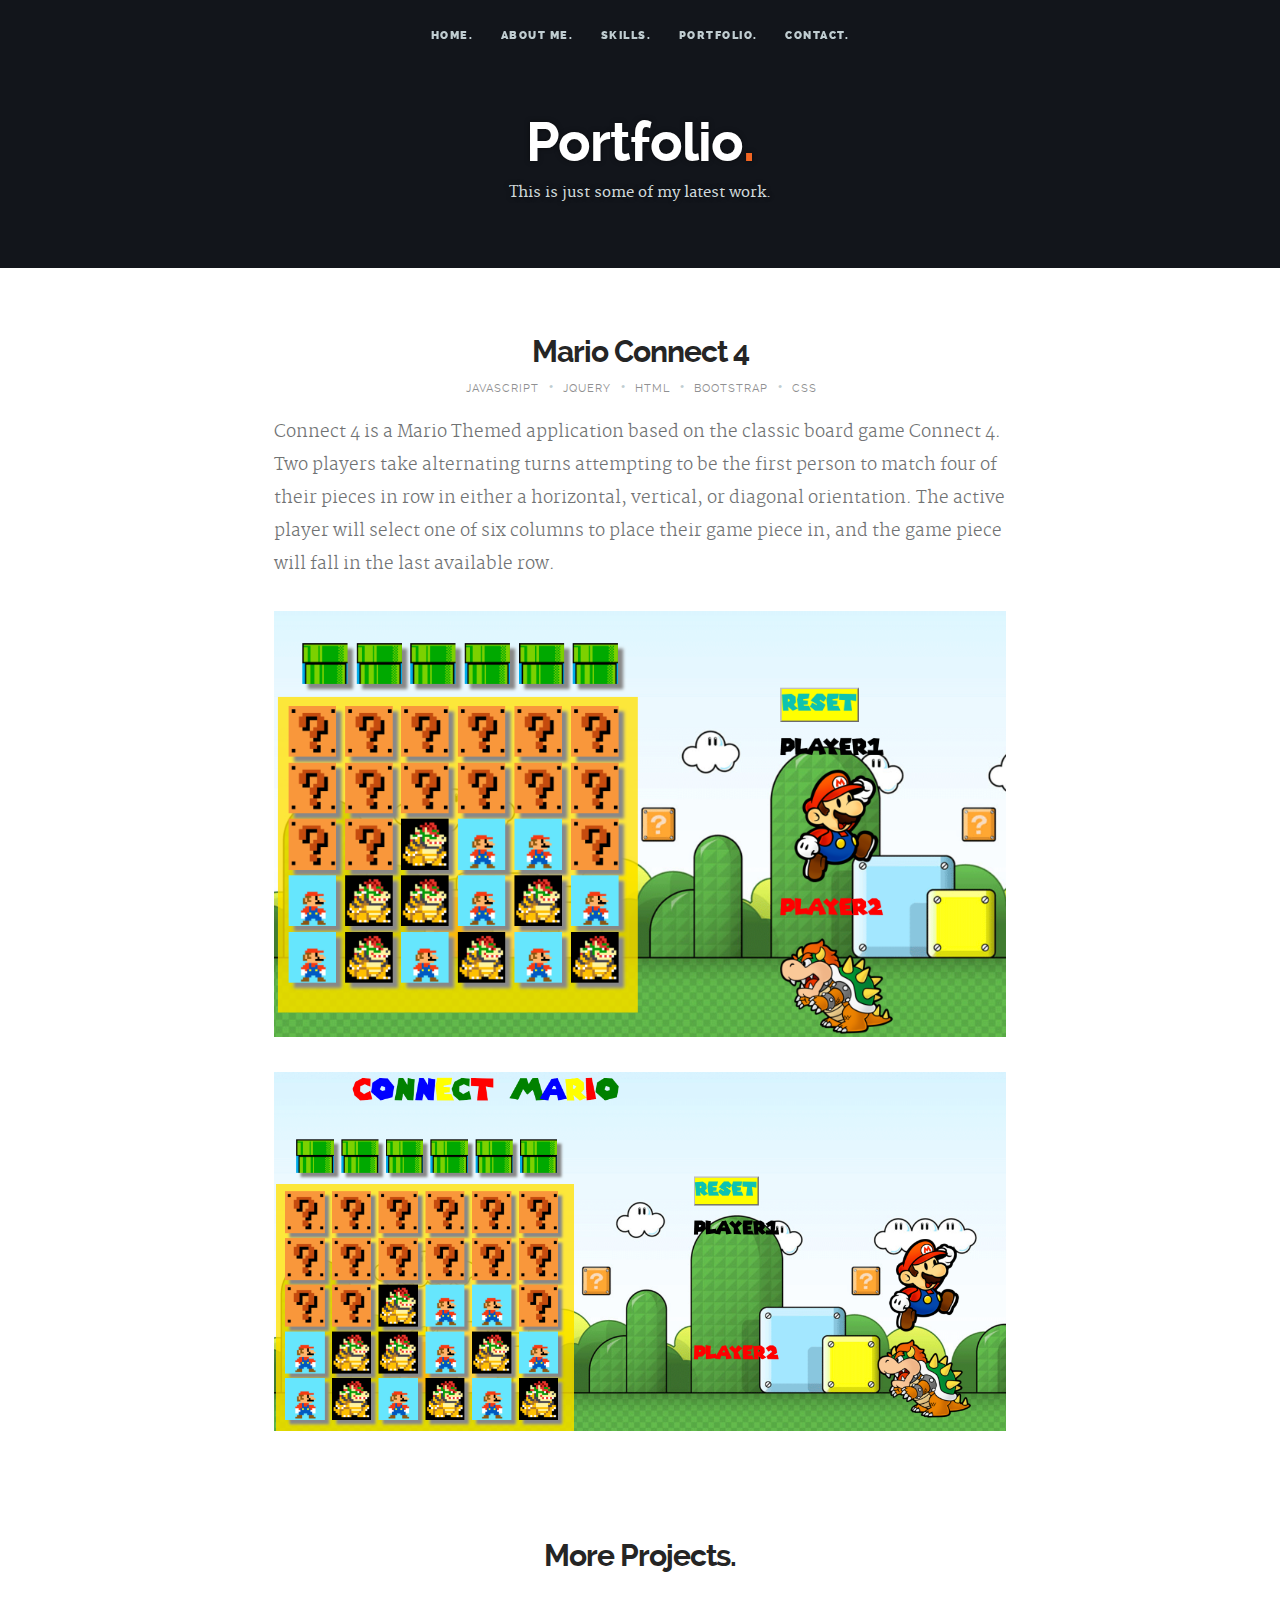
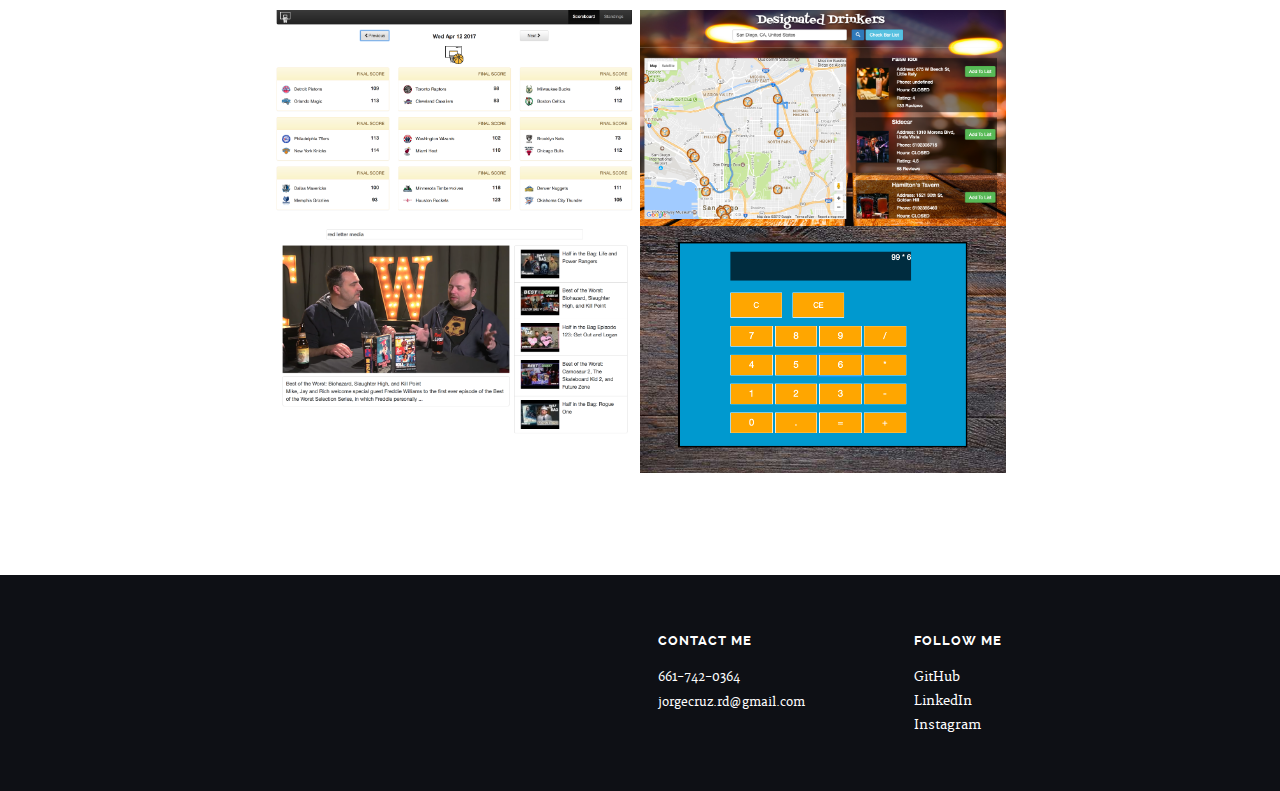
==== portfolio.html @ 882690fd "fixed all portfolio pages" ====
<!DOCTYPE html>
<!--[if lt IE 8 ]><html class="no-js ie ie7" lang="en"> <![endif]-->
<!--[if IE 8 ]><html class="no-js ie ie8" lang="en"> <![endif]-->
<!--[if IE 9 ]><html class="no-js ie ie9" lang="en"> <![endif]-->
<!--[if (gte IE 9)|!(IE)]><!--><html class="no-js" lang="en"> <!--<![endif]-->
<head>

   <!--- Basic Page Needs
   ================================================== -->
   <meta charset="utf-8">
	<title>Portfolio - Jorge Cruz</title>
	<meta name="description" content="">  
	<meta name="author" content="">

   <!-- Mobile Specific Metas
   ================================================== -->
	<meta name="viewport" content="width=device-width, initial-scale=1, maximum-scale=1">

	<!-- CSS
    ================================================== -->
   <link rel="stylesheet" href="css/base.css">
	<link rel="stylesheet" href="css/main.css">
   <link rel="stylesheet" href="css/media-queries.css">         

   <!-- Script
   =================================================== -->
	<script src="js/modernizr.js"></script>

   <!-- Favicons
	=================================================== -->
	<link rel="shortcut icon" href="favicon.png" >

</head>

<body>

   <div id="top"></div>
   <div id="preloader"> 
	   <div id="status">
         <img src="images/loader.gif" height="60" width="60" alt="">
         <div class="loader">Loading...</div>
      </div>
   </div>

   <!-- Header
   =================================================== -->
   <header id="main-header">

   	<div class="row header-inner">

	      <nav id="nav-wrap">         
	         
	         <a class="mobile-btn" href="#nav-wrap" title="Show navigation">
	         	<span class='menu-text'>Show Menu</span>
	         	<span class="menu-icon"></span>
	         </a>
         	<a class="mobile-btn" href="#" title="Hide navigation">
         		<span class='menu-text'>Hide Menu</span>
         		<span class="menu-icon"></span>
         	</a>         

	         <ul id="nav" class="nav">
	            <li><a href="index.html#hero">Home.</a></li>
	            <li><a href="index.html#about">About Me.</a></li>
	            <li><a href="index.html#services">Skills.</a></li>
	            <li><a href="index.html#portfolio">Portfolio.</a></li>
				<li><a class="smoothscroll" href="#contact">Contact.</a></li>	        
	         </ul> 

	      </nav> <!-- /nav-wrap -->	      

	   </div> <!-- /header-inner -->

   </header>


   <!-- Page Title
   ================================================== -->
   <section id="page-title">	
   	  
		<div class="row">

			<div class="twelve columns">

				<h1>Portfolio<span>.</span></h1>
				<p>This is just some of my latest work.</p>

			</div>			    

		</div> <!-- /row -->	   

   </section> <!-- /page-title -->


   <!-- Content
   ================================================== -->
   <section id="content">

   	<div class="row portfolio-content">

	   	<div class="entry tab-whole nine columns centered">

	         <header class="entry-header">

					<h1 class="entry-title">
							Mario Connect 4
					</h1> 				 
						
					<div class="entry-meta">
						<ul>
							<li>JavaScript</li>
							<span class="meta-sep">•</span>								
							<!--<li>
								<a rel="skills tag" title="" href="#">jQuery</a>, 
								<a rel="skills tag" title="" href="#">Some Stuff 2</a>
							</li>-->
							<li><a rel="client" title="">Jquery</a></li>
							<span class="meta-sep">•</span>
							<li><a rel="client" title="">HTML</a></li>
							<span class="meta-sep">•</span>
							<li><a rel="client" title="">BootStrap</a></li>
							<span class="meta-sep">•</span>
							<li><a rel="client" title="">CSS</a></li>
						</ul>
					</div> 
						 
				</header>

				<div class="entry-content">
					<p class="lead">Connect 4 is a Mario Themed application based on the classic board game Connect 4. Two players take alternating turns attempting to 
						be the first person to match four of their pieces in row in either a horizontal, vertical, 
						or diagonal orientation. The active player will select one of six columns to place their game piece in, and the game piece will fall in the last available row.
					</p>
				</div>

				<div class="entry-content-media">
					<div class="post-thumb">
						<img src="images/project_images/connect_4_image2.png">
						<img src="images/project_images/connect_4_image3.png">
					</div> 
				</div> 					 
													   
	         
	      </div> <!-- /entry -->	      

	   </div> <!-- /portfolio-content -->
	   

		<div class="row more-projects">

		   <h1>More Projects.</h1> 

			<div class="tab-whole nine columns centered">

	         <div id="portfolio-wrapper" class="bgrid-half tab-bgrid-halfgroup">

	          	<div class="bgrid item">
	               <div class="item-wrap">

	                  <a href="portfolio_nba.html">
                        <img src="images/project_images/nba_scores.png" alt="Beetle">                      
                        <div class="overlay">
                        	<div class="portfolio-item-meta">
          					      <h5>NBA Scores</h5>
                              <p>NBA scores and stats</p>
          					   </div>
                        </div>                        
                     </a>

	               </div>
	          	</div> <!-- /item -->

	            <div class="bgrid item">
	               <div class="item-wrap">

	                  <a href="portfolio_designated.html">
                        <img src="images/project_images/designated_image4.png" alt="Designated">
                        <div class="overlay">
                        	<div class="portfolio-item-meta">
          					      <h5>Designated Drinkers</h5>
                              <p>Web app to help users planout pub crawl</p>
          					   </div>
                        </div>                       
                     </a>

	               </div>
	          	</div> <!-- item end -->

	            <div class="bgrid stack item">
	               <div class="item-wrap">

	                 <a href="portfolio_yt.html">                        
                        <img src="images/project_images/yt_image_red.png" alt="Judah">                       
                        <div class="overlay">
                        	<div class="portfolio-item-meta">
          					      <h5>YouTube React</h5>
                              <p>Created YouTube app</p>
          					   </div>
                        </div>                        
                     </a>    

	               </div>
	         	</div>

	            <div class="bgrid item">
	               <div class="item-wrap">

	                  <a href="portfolio_calculator.html">
                        <!--<img src="images/portfolio/grizzly.jpg" alt="Grizzly">-->
						 <img src="images/project_images/calculator.png" alt="Calculator">
                        <div class="overlay"></div>                       
                        <div class="portfolio-item-meta">
          					      <h5>Calculator</h5>
                              <p>Build a working Calcualtor</p>
          					</div>                         
                     </a>   

	               </div>
	         	</div> <!-- item end -->               

	         </div> <!-- /portfolio-wrapper -->

	      </div> <!-- /nine -->

		</div> <!-- /more-projects --> 

   </section> <!-- /content -->  


   <!-- Footer
   ================================================== -->
   <footer>

      <div class="row">       

         <div class="columns tab-whole footer-about">
				      

         </div> <!-- /footer-about -->

         <div class="six columns tab-whole right-cols">

            <div class="row">

               <div class="columns">
                  <h3 class="address">Contact Me</h3>

                  <ul class="bemail">
                   
                  </ul>                  
               </div> <!-- /columns -->    

               <div class="columns last">
                  <h3 class="contact">Follow Me</h3>

                  <ul>
                     <li><a href="https://github.com/RobzDoom">GitHub</a></li>
                     <li><a href="https://www.linkedin.com/in/jorge-cruz-a66221116/">LinkedIn</a></li>
                     <li><a href="https://www.instagram.com/robzdoom/?hl=en">Instagram</a></li>
                  </ul>
                  
               </div>  

            </div> <!-- /Row(nested) 

         </div>

         <div id="go-top">
            <a class="smoothscroll" title="Back to Top" href="#top"><span>Top</span><i class="fa fa-long-arrow-up"></i></a>
         </div>

      </div> <!-- /row -->

   </footer> <!-- /footer -->


   <!-- Java Script
   ================================================== -->
   <script src="http://ajax.googleapis.com/ajax/libs/jquery/1.10.2/jquery.min.js"></script>
   <script>window.jQuery || document.write('<script src="js/jquery-1.10.2.min.js"><\/script>')</script>
   <script type="text/javascript" src="js/jquery-migrate-1.2.1.min.js"></script>   
   <script src="js/jquery.flexslider.js"></script>
   <script src="js/jquery.fittext.js"></script>
   <script src="js/backstretch.js"></script> 
   <script src="js/waypoints.js"></script>  
   <script src="js/main.js"></script>

</body>

</html>
---- css/base.css ----
/* =================================================================== */
/* 
/*  Puremedia v1.0 Base Stylesheet
/*  url:styleshout.com
/*  10-09-2014
/*
/*  ------------------------------------------------------------------ 
  
    TOC: 
    a. Reset
    b. Basic Setup Styles
    c. Typography  
    d. Media
    e. Grid
    f. MISC
  
/* =================================================================== */

/* 
/* a. Reset - normalize.css v3.0.1 | MIT License | git.io/normalize
/* =================================================================== */
html {
	font-family: sans-serif;
	-ms-text-size-adjust: 100%;
	-webkit-text-size-adjust: 100%;
}
body {
	margin: 0;
}
article, aside, details, figcaption, figure, footer, header, hgroup, main, nav, section, summary {
	display: block;
}
audio, canvas, progress, video {
	display: inline-block;
	vertical-align: baseline;
}
audio:not([controls]) {
	display: none;
	height: 0;
}
[hidden], template {
	display: none;
}
a {
	background: transparent;
}
a:active, a:hover {
	outline: 0;
}
abbr[title] {
	border-bottom: 1px dotted;
}
b, strong {
	font-weight: bold;
}
dfn {
	font-style: italic;
}
h1 {
	font-size: 2em;
	margin: 0.67em 0;
}
mark {
	background: #ff0;
	color: #000;
}
small {
	font-size: 80%;
}
sub, sup {
	font-size: 75%;
	line-height: 0;
	position: relative;
	vertical-align: baseline;
}
sup {
	top: -0.5em;
}
sub {
	bottom: -0.25em;
}
img {
	border: 0;
}
svg:not(:root) {
	overflow: hidden;
}
figure {
	margin: 1em 40px;
}
hr {
	-moz-box-sizing: content-box;
	box-sizing: content-box;
	height: 0;
}
pre {
	overflow: auto;
}
code, kbd, pre, samp {
	font-family: monospace, monospace;
	font-size: 1em;
}
button, input, optgroup, select, textarea {
	color: inherit;
	font: inherit;
	margin: 0;
}
button {
	overflow: visible;
}
button, select {
	text-transform: none;
}
button, html input[type="button"], input[type="reset"], input[type="submit"] {
	-webkit-appearance: button;
	cursor: pointer;
}
button[disabled], html input[disabled] {
	cursor: default;
}
button::-moz-focus-inner, input::-moz-focus-inner {
	border: 0;
	padding: 0;
}
input {
	line-height: normal;
}
input[type="checkbox"], input[type="radio"] {
	box-sizing: border-box;
	padding: 0;
}
input[type="number"]::-webkit-inner-spin-button, input[type="number"]::-webkit-outer-spin-button {
	height: auto;
}
input[type="search"] {
	-webkit-appearance: textfield;
	-moz-box-sizing: content-box;
	-webkit-box-sizing: content-box;
	box-sizing: content-box;
}
input[type="search"]::-webkit-search-cancel-button, input[type="search"]::-webkit-search-decoration {
	-webkit-appearance: none;
}
fieldset {
	border: 1px solid #c0c0c0;
	margin: 0 2px;
	padding: 0.35em 0.625em 0.75em;
}
legend {
	border: 0;
	padding: 0;
}
textarea {
	overflow: auto;
}
optgroup {
	font-weight: bold;
}
table {
	border-collapse: collapse;
	border-spacing: 0;
}
td, th {
	padding: 0;
}

/* 
/* b. Basic Setup Styles - Top Elements
/* =================================================================== */
*, *:before, *:after {
	-webkit-box-sizing: border-box;
	-moz-box-sizing: border-box;
	box-sizing: border-box;
}
html {
	-webkit-font-smoothing: antialiased;
	-moz-osx-font-smoothing: grayscale;
	font-size: 62.5%;
}
body {
	font-weight: normal;
	line-height: 1;
	text-rendering: optimizeLegibility;
}

/* 
/* c. Typography
====================================================================== */
div, dl, dt, dd, ul, ol, li, h1, h2, h3, h4, h5, h6, pre, form, p, blockquote, th, td {
	margin: 0;
	padding: 0;
}
h1, h2, h3, h4, h5, h6 {
	text-rendering: optimizeLegibility;
	line-height: 1.2;
}
hr {
	border: solid #ddd;
	border-width: 1px 0 0;
	clear: both;
	margin: 11px 0 24px;
	height: 0;
}
em, i {
	font-style: italic;
	line-height: inherit;
}
strong, b {
	font-weight: bold;
	line-height: inherit;
}
small {
	font-size: 60%;
	line-height: inherit;
}
ul {
	list-style: none;
}
ol {
	list-style: decimal;
}
ol, ul.square, ul.circle, ul.disc {
	margin-left: 17px;
}
ul.square {
	list-style: square;
}
ul.circle {
	list-style: circle;
}
ul.disc {
	list-style: disc;
}
ul li {
	padding-left: 4px;
}
ul ul, ul ol, ol ol, ol ul {
	margin: 3px 0 3px 17px;
}

/* links
---------------------------------------------------------------------- */
a {
	text-decoration: none;
	line-height: inherit;
}
a img {
	border: none;
}
a:focus {
	outline: none;
}
p a, p a:visited {
	line-height: inherit;
}

/* 
/* d. Media
/* =================================================================== */
img, video, embed, object {
	max-width: 100%;
	height: auto;
}
object, embed {
	height: 100%;
}
img {
	-ms-interpolation-mode: bicubic;
}

/* 
/* e. Grid
===================================================================== */
.row {
	width: 94%;
	max-width: 1024px;
	margin: 0 auto;
}
.ie8 .row {
	width: 1024px;
}
.narrow .row {
	max-width: 980px;
}
.row .row {
	width: auto;
	max-width: none;
	margin-left: -18px;
	margin-right: -18px;
}
.row:before, .row:after {
	content: "";
	display: table;
}
.row:after {
	clear: both;
}
.column, .columns, .bgrid {
	position: relative;
	padding: 0 18px;
	min-height: 1px;
	float: left;
}
.column.centered, .columns.centered {
	float: none;
	margin: 0 auto;
}
.row.collapsed > .column, .row.collapsed > .columns, .column.collapsed, .columns.collapsed {
	padding: 0;
}
[class*="column"] + [class*="column"]:last-child {
	float: right;
}
[class*="column"] + [class*="column"].end {
	float: right;
}
.one, .row .one {
	width: 8.33333%;
}
.two, .row .two {
	width: 16.66667%;
}
.three, .row .three {
	width: 25%;
}
.four, .row .four {
	width: 33.33333%;
}
.five, .row .five {
	width: 41.66667%;
}
.six, .row .six {
	width: 50%;
}
.seven, .row .seven {
	width: 58.33333%;
}
.eight, .row .eight {
	width: 66.66667%;
}
.nine, .row .nine {
	width: 75%;
}
.ten .row .ten {
	width: 83.33333%;
}
.eleven, .row .eleven {
	width: 91.66667%;
}
.twelve, .row .twelve {
	width: 100%;
}

/* tablets
--------------------------------------------------------------- */
@media screen and (max-width:768px) {
	.row {
		width: auto;
		padding-left: 30px;
		padding-right: 30px;
	}
	.row .row {
		padding-left: 0;
		padding-right: 0;
		margin-left: -15px;
		margin-right: -15px;
	}
	.column, .columns {
		padding: 0 15px;
	}
	.tab-fourth, .row .tab-fourth {
		width: 25%;
	}
	.tab-third, .row .tab-third {
		width: 33.33333%;
	}
	.tab-half, .row .tab-half {
		width: 50%;
	}
	.tab-2thirds, .row .tab-2thirds {
		width: 66.66667%;
	}
	.tab-3fourths, .row .tab-3fourths {
		width: 75%;
	}
	.tab-whole, .row .tab-whole {
		width: 100%;
	}
}

/* mobile
--------------------------------------------------------------- */
@media screen and (max-width:600px) {
	.row {
		padding-left: 25px;
		padding-right: 25px;
	}
	.row .row {
		margin-left: -10px;
		margin-right: -10px;
	}
	.column, .columns {
		padding: 0 10px;
	}
	.mob-fourth, .row .mob-fourth {
		width: 25%;
	}
	.mob-half, .row .mob-half {
		width: 50%;
	}
	.mob-3fourths, .row .mob-3fourths {
		width: 75%;
	}
	.mob-whole, .row .mob-whole {
		width: 100%;
	}
}

/* small mobile devices
--------------------------------------------------------------- */
@media screen and (max-width:400px) {
	.row {
		padding-left: 30px;
		padding-right: 30px;
	}
	.row .row {
		padding-left: 0;
		padding-right: 0;
		margin-left: 0;
		margin-right: 0;
	}
	.column, .columns {
		width: auto !important;
		float: none !important;
		margin-left: 0;
		margin-right: 0;
		clear: both;
		padding: 0;
	}
	[class*="column"] + [class*="column"]:last-child {
		float: none;
	}
}

/* larger screens
--------------------------------------------------------------- */
@media screen and (min-width:1200px) {
	.wide .wrap {
		max-width: 1180px;
	}
}


/* block grids
--------------------------------------------------------------- */
.bgrid-sixth .bgrid {
	width: 16.66667%;
}
.bgrid-fourth .bgrid {
	width: 25%;
}
.bgrid-third .bgrid {
	width: 33.33333%;
}
.bgrid-half .bgrid {
	width: 50%;
}
.bgrid {
	padding: 0;
}

/* Clearing for block grid columns. Allows columns with
different heights to align properly. */
.first {
	clear: both;
}

/* first column in large(default) screen - for IE8 */
.bgrid-sixth .bgrid:nth-child(6n+1), .bgrid-fourth .bgrid:nth-child(4n+1), .bgrid-third .bgrid:nth-child(3n+1), .bgrid-half .bgrid:nth-child(2n+1) {
	clear: both;
}

/* smaller screens */
@media screen and (max-width:900px) {
	/* block grids for small screens */
	.s-bgrid-sixth .bgrid {
		width: 16.66667%;
	}
	.s-bgrid-fourth .bgrid {
		width: 25%;
	}
	.s-bgrid-third .bgrid {
		width: 33.33333%;
	}
	.s-bgrid-half .bgrid {
		width: 50%;
	}
	.s-bgrid-whole .bgrid {
		width: 100%;
		clear: both;
	}
	.first, [class*="bgrid-"] .bgrid:nth-child(n) {
		clear: none;
	}
	.s-bgrid-sixth .bgrid:nth-child(6n+1), .s-bgrid-fourth .bgrid:nth-child(4n+1), .s-bgrid-third .bgrid:nth-child(3n+1), .s-bgrid-half .bgrid:nth-child(2n+1) {
		clear: both;
	}
}

/* tablets */
@media screen and (max-width:768px) {
	.tab-bgrid-sixth .bgrid {
		width: 16.66667%;
	}
	.tab-bgrid-fourth .bgrid {
		width: 25%;
	}
	.tab-bgrid-third .bgrid {
		width: 33.33333%;
	}
	.tab-bgrid-half .bgrid {
		width: 50%;
	}
	.tab-bgrid-whole .bgrid {
		width: 100%;
		clear: both;
	}
	.first, [class*="tab-bgrid-"] .bgrid:nth-child(n) {
		clear: none;
	}
	.tab-bgrid-sixth .bgrid:nth-child(6n+1), .tab-bgrid-fourth .bgrid:nth-child(4n+1), .tab-bgrid-third .bgrid:nth-child(3n+1), .tab-bgrid-half .bgrid:nth-child(2n+1) {
		clear: both;
	}
}

/* mobile devices */
@media screen and (max-width:600px) {
	.mob-bgrid-sixth .bgrid {
		width: 16.66667%;
	}
	.mob-bgrid-fourth .bgrid {
		width: 25%;
	}
	.mob-bgrid-third .bgrid {
		width: 33.33333%;
	}
	.mob-bgrid-half .bgrid {
		width: 50%;
	}
	.mob-bgrid-whole .bgrid {
		width: 100%;
		clear: both;
	}
	.first, [class*="mob-bgrid-"] .bgrid:nth-child(n) {
		clear: none;
	}
	.mob-bgrid-sixth .bgrid:nth-child(6n+1), .mob-bgrid-fourth .bgrid:nth-child(4n+1), .mob-bgrid-third .bgrid:nth-child(3n+1), .mob-bgrid-half .bgrid:nth-child(2n+1) {
		clear: both;
	}
}

/* stack on small mobile devices */
@media screen and (max-width:400px) {
	.stack .bgrid {
		width: auto !important;
		float: none !important;
		margin-left: 0;
		margin-right: 0;
		clear: both;
	}
}

/* 
/* f. MISC
===================================================================== */

/* Clearing - (http://nicolasgallagher.com/micro-clearfix-hack/
--------------------------------------------------------------------- */
.group:before, .group:after {
	content: "";
	display: table;
}
.group:after {
	clear: both;
}

/* Misc Helper Styles
--------------------------------------------------------------------- */
.hidden {
	display: none;
}
.remove-bottom {
	margin-bottom: 0;
}
.half-bottom {
	margin-bottom: 15px !important;
}
.add-bottom {
	margin-bottom: 30px !important;
}
.no-border {
	border: none;
}
.text-center {
	text-align: center;
}
.text-left {
	text-align: left;
}
.text-right {
	text-align: right;
}
.pull-left {
	float: left;
}
.pull-right {
	float: right;
}
.align-center {
	margin-left: auto;
	margin-right: auto;
	text-align: center;
}
---- css/main.css ----
/* =================================================================== */
/* 
/*  Puremedia v1.0 Main Stylesheet
/*  url:styleshout.com
/*  10-10-2014
/*
/*  ------------------------------------------------------------------ 

    TOC: 
    a. Webfonts and Iconfonts
    b. Document Setup
    c. Forms  
    d. Preloader
    e. Buttons
    f. Other Components
    g. Header Styles
    h. Content Styles
    i. Footer Styles
    j. Common and shared styles
    k. Hero Section
    l. Portfolio Section
    m. Services Section
    n. About Section
    o. Journal Section
    p. Contact Section
    q. Blog Entry
    r. Portfolio Entry

/* =================================================================== */

/* 
/* a. Webfonts and Iconfonts
/* =================================================================== */
@import url("fonts.css");
@import url("font-awesome/css/font-awesome.min.css");
@import url("simple-line-icons/simple-line-icons.css");

/* 
/* b. Document Setup
/* =================================================================== */

/* Body
---------------------------------------------------------------------- */
body {
	background: #0e1015;
	font: 15px/30px "merriweather-regular", serif;
	font-weight: normal;
	/*color: white;*/
}

/* Links
---------------------------------------------------------------------- */
a, a:visited {
	color: #f26522;
	-moz-transition: all 0.3s ease-in-out;
	-o-transition: all 0.3s ease-in-out;
	-webkit-transition: all 0.3s ease-in-out;
	-ms-transition: all 0.3s ease-in-out;
	transition: all 0.3s ease-in-out;
}
a:hover, a:focus {
	color: black;
}

/* Typography
--------------------------------------------------------------------- */
h1, h2, h3, h4, h5, h6 {
	font-family: "raleway-bold", sans-serif;
	color: #252525;
	font-style: normal;
	text-rendering: optimizeLegibility;
	margin: 18px 0 15px;
}
h1 a, h2 a, h3 a, h4 a, h5 a, h6 a {
	font-weight: inherit;
}
h1 {
	font-size: 30px;
	line-height: 36px;
	margin-top: 0;
	letter-spacing: -1px;
}
h2 {
	font-size: 24px;
	line-height: 30px;
}
h3 {
	font-size: 20px;
	line-height: 30px;
}
h4 {
	font-size: 17px;
	line-height: 30px;
}
h5 {
	font-size: 14px;
	line-height: 30px;
	margin-top: 15px;
	text-transform: uppercase;
	letter-spacing: 1px;
}
h6 {
	font-size: 13px;
	line-height: 30px;
	margin-top: 15px;
	text-transform: uppercase;
	letter-spacing: 1px;
}
p {
	margin: 15px 0 15px 0;
}
p img {
	margin: 0;
}
p.lead {
	font: 17px/33px "merriweather-light", serif;
	color: #707273;
}
em {
	font: 15px/30px "merriweather-italic", serif;
	font-style: normal;
}
strong, b {
	font: 15px/30px "merriweather-bold", serif;
	font-weight: normal;
}
small {
	font-size: 11px;
	line-height: inherit;
}
blockquote {
	margin: 18px 0px;
	padding-left: 40px;
	position: relative;
}
blockquote:before {
	content: "\201C";
	opacity: 0.45;
	font-size: 80px;
	line-height: 0px;
	margin: 0;
	font-family: arial, sans-serif;
	position: absolute;
	top: 30px;
	left: 0;
}
blockquote p {
	font-family: georgia, serif;
	font-style: italic;
	padding: 0;
	font-size: 18px;
	line-height: 30px;
}
blockquote cite {
	display: block;
	font-size: 12px;
	font-style: normal;
	line-height: 18px;
}
blockquote cite:before {
	content: "\2014 \0020";
}
blockquote cite a, blockquote cite a:visited {
	color: #707273;
	border: none;
}
abbr {
	font-family: "merriweather-bold", serif;
	font-variant: small-caps;
	text-transform: lowercase;
	letter-spacing: .5px;
	color: #7d7e80;
}
pre, code {
	font-family: Consolas, "Andale Mono", Courier, "Courier New", monospace;
}
pre {
	white-space: pre;
	white-space: pre-wrap;
	word-wrap: break-word;
}
code {
	padding: 3px;
	background: #ecf0f1;
	color: #707273;
	border-radius: 3px;
}
del {
	text-decoration: line-through;
}
abbr[title], dfn[title] {
	border-bottom: 1px dotted;
	cursor: help;
}
mark {
	background: #FFF49B;
	color: #000;
}
hr {
	border: solid white;
	border-width: 1px 0 0;
	clear: both;
	margin: 23px 0 12px;
	height: 0;
}

/* Lists
--------------------------------------------------------------------- */
ul, ol {
	margin-top: 15px;
	margin-bottom: 15px;
}
ul {
	list-style: disc;
	margin-left: 17px;
}
dl {
	margin: 0 0 15px 0;
}
dt {
	margin: 0;
	color: #f26522;
}
dd {
	margin: 0 0 0 20px;
}

/* Floated Image
--------------------------------------------------------------------- */
img.pull-right {
	margin: 12px 0px 0px 18px;
}
img.pull-left {
	margin: 12px 18px 0px 0px;
}

/* 
/* c. Forms
/* =================================================================== */
form {
	margin-bottom: 24px;
}
fieldset {
	margin: 0 0 24px 0;
	padding: 0;
	border: none;
}
input, button {
	-webkit-font-smoothing: antialiased;
}
input[type="text"], 
input[type="password"], 
input[type="email"], 
textarea, 
select {
	display: block;
	padding: 12px 15px;
	margin: 0 0 12px 0;
	border: 0;
	outline: none;
	vertical-align: middle;
	color: #a3a4a6;
	font-family: "raleway-regular", sans-serif;
	font-size: 14px;
	line-height: 24px;
	border-radius: 3px;
	max-width: 100%;
	background: transparent;
	border: 3px solid #a9aaab;
}
textarea {
	min-height: 162px;
}
input[type="text"]:focus, 
input[type="password"]:focus, 
input[type="email"]:focus, 
textarea:focus {
	background: white;
}
label, legend {
	font: 15px/30px "raleway-bold", sans-serif;
	margin: 12px 0;
	color: #252525;
	display: block;
}
label span, legend span {
	color: #575859;
	font: 15px/30px "merriweather-bold", serif;
}
input[type="checkbox"], input[type="radio"] {
	font-size: 15px;
	color: #575859;
}
input[type="checkbox"] {
	display: inline;
}

/* 
/* d. Preloader
/* =================================================================== */
#preloader {
	position: fixed;
	top: 0;
	left: 0;
	right: 0;
	bottom: 0;
	background: #12151b;
	z-index: 99999;
	height: 100%;
}
.no-js #preloader {
	display: none;
}

#status {
	position: absolute;
	left: 50%;
	top: 50%;
	width: 60px;
	height: 60px;
	margin: -30px 0 0 -30px;
	padding: 0;
}
#status img {
	display: none;
}

.loader {
	margin: 0 auto;
	font-size: 10px;
	position: relative;
	text-indent: -9999em;
	border-top: 1.1em solid rgba(255, 255, 255, 0.2);
	border-right: 1.1em solid rgba(255, 255, 255, 0.2);
	border-bottom: 1.1em solid rgba(255, 255, 255, 0.2);
	border-left: 1.1em solid #f26522;
	-webkit-animation: load 1.1s infinite linear;
	animation: load 1.1s infinite linear;
}
.loader, .loader:after {
	border-radius: 50%;
	width: 60px;
	height: 60px;
}
@-webkit-keyframes load {
	0% {
		-webkit-transform: rotate(0deg);
		transform: rotate(0deg);
	}
	100% {
		-webkit-transform: rotate(360deg);
		transform: rotate(360deg);
	}
}
@keyframes load {
	0% {
		-webkit-transform: rotate(0deg);
		transform: rotate(0deg);
	}
	100% {
		-webkit-transform: rotate(360deg);
		transform: rotate(360deg);
	}
}

/* for ie8 */
.ie8 #status img {
	display: block;
}
.ie8 .loader {
	display: none;
}


/* 
/* e. Buttons
/* =================================================================== */
.button, 
.button:visited, 
button, 
input[type="submit"], 
input[type="reset"], 
input[type="button"] {
	display: inline-block;
	font: 15px/30px "raleway-bold", sans-serif;
	padding: 9px 16px;
	margin: 0 3px 6px 0;
	background: #818fab;
	color: white;
	text-decoration: none;
	cursor: pointer;
	height: auto;
	text-align: center;
	border: none;
	border-radius: 3px;
	-webkit-appearance: none;
	-webkit-font-smoothing: inherit;	
	-moz-transition: all 0.3s ease-in-out;
	-o-transition: all 0.3s ease-in-out;
	-webkit-transition: all 0.3s ease-in-out;
	-ms-transition: all 0.3s ease-in-out;
	transition: all 0.3s ease-in-out;
}
.button:hover, 
button:hover, 
input[type="submit"]:hover, 
input[type="reset"]:hover, 
input[type="button"]:hover {
	background: #647495;
	color: white;
}
.button.primary, button.primary {
	background: #f26522;
}
.button.primary:hover, button.primary:hover {
	background: #e3520d;
}
button.medium, .button.medium {
	font: 15px/30px "raleway-bold", sans-serif;
	padding: 12px 18px !important;
}
button.large, .button.large {
	font: 15px/30px "raleway-bold", sans-serif;
	padding: 15px 20px !important;
}
button.round, .button.round {
	padding-left: 20px !important;
	padding-right: 20px !important;
	border-radius: 1000px;
	background-clip: padding-box;
}
button.stroke, .button.stroke {
	background: transparent !important;
	border: 3px solid transparent;
}
button.full-width, .button.full-width {
	width: 100%;
	margin-right: 0;
}

.button.pink {
	background: #ffadcb;
}
.button.pink:hover {
	background: #ff94bb;
}
.button.blue {
	background: #72bbf0;
}
.button.blue:hover {
	background: #5bb0ee;
}
.button.black {
	background: #2e3236;
}
.button.black:hover {
	background: #222528;
}
.button.yellow {
	background: #ffd900;
}
.button.yellow:hover {
	background: #f0cc00;
}
.button.red {
	background: #ff6163;
}
.button.red:hover {
	background: #ff474a;
}
.button.green {
	background: #9bc724;
}
.button.green:hover {
	background: #8ab120;
}
.button.grey {
	background: #8d8e91;
}
.button.grey:hover {
	background: #808184;
}
.button.purple {
	background: #b482c9;
}
.button.purple:hover {
	background: #a970c1;
}
.button.orange {
	background: #f5731c;
}
.button.orange:hover {
	background-color: #ed650a;
}
.button.stroke.pink {
	border-color: #ffadcb;
	color: #ffadcb;
}
.button.stroke.pink:hover {
	background: #ffadcb !important;
	color: #fff;
}
.button.stroke.blue {
	border-color: #72bbf0;
	color: #72bbf0;
}
.button.stroke.blue:hover {
	background: #72bbf0 !important;
	color: #fff;
}
.button.stroke.black {
	border-color: #2e3236;
	color: #2e3236;
}
.button.stroke.black:hover {
	background: #2e3236 !important;
	color: #fff;
}
.button.stroke.yellow {
	border-color: #ffd900;
	color: #ffd900;
}
.button.stroke.yellow:hover {
	background: #ffd900 !important;
	color: #fff;
}
.button.stroke.red {
	border-color: #ff6163;
	color: #ff6163;
}
.button.stroke.red:hover {
	background: #ff6163 !important;
	color: #fff;
}
.button.stroke.green {
	border-color: #9bc724;
	color: #9bc724;
}
.button.stroke.green:hover {
	background: #9bc724 !important;
	color: #fff;
}
.button.stroke.grey {
	border-color: #8d8e91;
	color: #8d8e91;
}
.button.stroke.grey:hover {
	background: #8d8e91 !important;
	color: #fff;
}
.button.stroke.purple {
	border-color: #b482c9;
	color: #b482c9;
}
.button.stroke.purple:hover {
	background: #b482c9 !important;
	color: #fff;
}
.button.stroke.orange {
	border-color: #f5731c;
	color: #f5731c;
}
.button.stroke.orange:hover {
	background: #f5731c !important;
	color: #fff;
}
button::-moz-focus-inner, input::-moz-focus-inner {
	border: 0;
	padding: 0;
}


/* 
/* f. Other Components
/* ================================================================== */

/* Alert Boxes
/* ------------------------------------------------------------------ */
.alert-box {
	padding: 21px 40px 21px 30px;
	position: relative;
	margin-bottom: 24px;
	border-radius: 3px;
	background-clip: padding-box;
	font-family: "raleway-semibold", sans-serif;
}
.error {
	background-color: #ffd1d2;
	color: #e65153;
}
.success {
	background-color: #c8e675;
	color: #758c36;
}
.info {
	background-color: #d7ecfb;
	color: #4a95cc;
}
.notice {
	background-color: #fff099;
	color: #c16527;
}
.close {
	position: absolute;
	right: 18px;
	top: 18px;
	cursor: pointer;
}

/* Drop Cap
/* ------------------------------------------------------------------ */
.drop-cap:first-letter {
	float: left;
	margin: 0;
	padding: 14px 6px 0 0;
	font-size: 84px;
	font-family: "raleway-bold", sans-serif;
	line-height: 60px;
	text-indent: 0;
	background: transparent;
	color: inherit;
}

/* Line Definition Style Markup
/* ------------------------------------------------------------------ */
.lining dt, .lining dd {
	display: inline;
	margin: 0;
}
.lining dt + dt:before, .lining dd + dt:before {
	content: "\A";
	white-space: pre;
}
.lining dd + dd:before {
	content: ", ";
}
.lining dd + dd:before {
	content: ", ";
}
.lining dd:before {
	content: ":";
	margin-left: -0.2em;
}

/* Dictionary Definition Style Markup
/* ------------------------------------------------------------------ */
.dictionary-style dt {
	display: inline;
	counter-reset: definitions;
}
.dictionary-style dt + dt:before {
	content: ", ";
	margin-left: -0.2em;
}
.dictionary-style dd {
	display: block;
	counter-increment: definitions;
}
.dictionary-style dd:before {
	content: counter(definitions, decimal) ". ";
}

/* 
/*  Pull Quotes Markup
/*

<aside class="pull-quote">
<blockquote>
<p></p>
</blockquote>
</aside>

/*
/* --------------------------------------------------------------------- */
.pull-quote {
	position: relative;
	padding: 18px 30px 18px 0px;
}
.pull-quote:before, .pull-quote:after {
	height: 1em;
	opacity: 0.45;
	position: absolute;
	font-size: 80px;
	font-family: Arial, Sans-Serif;
}
.pull-quote:before {
	content: "\201C";
	top: 33px;
	left: 0;
}
.pull-quote:after {
	content: '\201D';
	bottom: -33px;
	right: 0;
}
.pull-quote blockquote {
	margin: 0;
}
.pull-quote blockquote:before {
	content: none;
}

/* 
/*  Stats Tab Markup

<ul class="stats-tabs">
<li><a href="#">[value]<em>[name]</em></a></li>
</ul>


/*
/* --------------------------------------------------------------------- */
.stats-tabs {
	padding: 0;
	margin: 24px 0;
}
.stats-tabs li {
	display: inline-block;
	margin: 0 10px 18px 0;
	padding: 0 10px 0 0;
	border-right: 1px solid #ccc;
}
.stats-tabs li:last-child {
	margin: 0;
	padding: 0;
	border: none;
}
.stats-tabs li a {
	display: inline-block;
	font-size: 24px;
	font-family: "raleway-bold", sans-serif;
	border: none;
	color: #252525;
}
.stats-tabs li a:hover {
	color: #f26522;
}
.stats-tabs li a em {
	display: block;
	margin: 6px 0 0 0;
	font-size: 14px;
	font-family: "raleway-regular", sans-serif;
	color: #7d7e80;
}

/* Pagination
/* ------------------------------------------------------------------ */
.pagination {
	margin: 30px auto;
	text-align: center;
}
.pagination ul li {
	display: inline-block;
	margin: 0;
	padding: 0;
}
.pagination .page-numbers {
	font: 15px/24px "raleway-bold", sans-serif;
	display: inline-block;
	padding: 6px 12px;
	height: 36px;
	margin-right: 3px;
	margin-bottom: 6px;
	color: #707273;
	background-color: #dde4e6;
	-moz-transition: all 0.3s ease-in-out;
	-o-transition: all 0.3s ease-in-out;
	-webkit-transition: all 0.3s ease-in-out;
	-ms-transition: all 0.3s ease-in-out;
	transition: all 0.3s ease-in-out;
	border-radius: 3px;
	background-clip: padding-box;
}
.pagination .page-numbers:hover {
	background: #94aab0;
	color: white;
}
.pagination .current, .pagination .current:hover {
	background-color: #f26522;
	color: white;
}
.pagination .inactive, .pagination .inactive:hover {
	background-color: #ecf0f1;
	color: #a3a4a6;
}

/* 
/* g. Header Styles
/* =================================================================== */
header {
	height: 72px;
	width: 100%;
	position: fixed;
	left: 0;
	top: 0;
	z-index: 990;
	text-align: center;
	background: #12151B;
	background: rgba(18, 21, 27, 0.5);
	-moz-transition: background 0.5s ease-in-out;
	-o-transition: background 0.5s ease-in-out;
	-webkit-transition: background 0.5s ease-in-out;
	-ms-transition: background 0.5s ease-in-out;
	transition: background 0.5s ease-in-out;
}
header .logo {
	display: inline-block;
	vertical-align: middle;
	margin: 0;
	padding: 0;
	margin-right: 15px;

	/* add position relative since z-index only applies to
	elements that have been given an explicit position */
	position: relative;
	z-index: 992;
}
header .logo a {
	display: block;
	margin: 0 20px 0 0;
	padding: 0;
	border: none;
	outline: none;
	font: 0/0 a;
	text-shadow: none;
	color: transparent;
	width: 126px;
	height: 12px;
	background-repeat: no-repeat;
	background-position: 0 0;
	
}
@media (-webkit-min-device-pixel-ratio:2), (min-resolution:192dpi) {
	header .logo a {
		-webkit-background-size: 126px 12px;
		-moz-background-size: 126px 12px;
		background-size: 126px 12px;
	}
}
.opaque {
	background: #12151b;
}

/* primary navigation
--------------------------------------------------------------------- */
#nav-wrap, #nav-wrap ul, #nav-wrap li, #nav-wrap a {
	margin: 0;
	padding: 0;
	border: none;
	outline: none;
}

/* nav-wrap */
#nav-wrap {
	font: 11px "raleway-heavy", sans-serif;
	text-transform: uppercase;
	letter-spacing: 1.5px;
	display: inline-block;
}

/* hide toggle button */
#nav-wrap > a {
	display: none;
}
ul#nav {
	min-height: 72px;
	width: auto; 

	/* left align the menu */
	text-align: left;
}
ul#nav li {
	position: relative;
	list-style: none;
	height: 72px;
	display: inline-block;
}
ul#nav li a {
	display: inline-block;
	padding: 17px 12px;
	line-height: 38px;
	text-decoration: none;
	color: #c0cdd1;
	-moz-transition: all 0.2s ease-in-out;
	-o-transition: all 0.2s ease-in-out;
	-webkit-transition: all 0.2s ease-in-out;
	-ms-transition: all 0.2s ease-in-out;
	transition: all 0.2s ease-in-out;
}
ul#nav li a:hover {
	color: white;
}
ul#nav li a:active {
	background-color: transparent !important;
}
ul#nav li.current a {
	/*color: white;*/
}


/* 
/* h. Content Styles
/* =================================================================== */

#content {
	background: white;
	padding-top: 66px;
	padding-bottom: 102px;
}
#content #main {
	padding-top: 6px;
}
#content #sidebar {
	padding-top: 12px;
	padding-left: 30px;
}


/* sibebar styles
-------------------------------------------------------------------- */
#sidebar h5 {
	font: 14px/24px "raleway-heavy", sans-serif;
	text-transform: uppercase;
	letter-spacing: 1px;
	margin-top: 0;
}
#sidebar .widget {
	margin-bottom: 15px;
}

/* search */
#sidebar .widget_search {
	padding-top: 0;
	margin-bottom: 24px;
}
#sidebar .widget_search h5 {
	display: none;
}
#sidebar .widget_search form {
	position: relative;
	margin: 0;
}
#sidebar .widget_search .text-search {
	padding-right: 40px;
	width: 100%;
	min-width: 150px;
	border-radius: 3px;
	background: white;
}
#sidebar .widget_search .submit-search {
	display: none;
}

/* link list */
#sidebar .widget_categories ul {
	margin-top: 15px;
	margin-bottom: 18px;
}
#sidebar .link-list {
	padding: 0;
	margin: 15px 10px 24px 0;
	list-style: none;
}
#sidebar .link-list li {
	font: 14px/24px "merriweather-regular", sans-serif;
	padding: 8px 0 8px 3px;
	margin: 0;
}
#sidebar .link-list li a {
	color: #7d7e80;
}
#sidebar .link-list li a:hover {
	color: #f26522;
}

/* tag cloud */
#sidebar .tagcloud {
	margin: 18px 0 24px -12px;
	padding: 0;
	font-size: 17px;
}
#sidebar .tagcloud a {
	font: 12px/24px "raleway-heavy", sans-serif !important;
	display: inline-block;
	float: left;
	margin: 0 0 12px 12px;
	padding: 6px 15px;
	position: relative;
	text-transform: uppercase;
	letter-spacing: 1px;
	border-radius: 3px;
	background: #ecf0f1;
	text-decoration: none;
	letter-spacing: .5px;
	color: #707273;
	-moz-transition: all 0.2s ease-in-out;
	-o-transition: all 0.2s ease-in-out;
	-webkit-transition: all 0.2s ease-in-out;
	-ms-transition: all 0.2s ease-in-out;
	transition: all 0.2s ease-in-out;
}
#sidebar .tagcloud a:hover {
	color: white;
	background: #f26522;
}

/* photostream */
#sidebar .photostream {
	list-style: none;
	margin: 15px 0 24px -15px;
	padding: 0;
	overflow: hidden;
}
#sidebar .photostream li {
	display: inline-block;
	margin: 0 0 12px 12px;
	padding: 0;
}
#sidebar .photostream li a {
	display: block;
	height: 66px;
	width: 66px;
	background: #fff;
	padding: 9px;
	border: 1px solid #e3e9eb;
	border-radius: 3px;
}
#sidebar .photostream li a img {
	vertical-align: bottom;
}


/* 
/* i. Footer Styles
/* =================================================================== */
footer {
	padding-top: 36px;
	padding-bottom: 42px;
	font-size: 13px;
	line-height: 24px;
	position: relative;	
}
footer a, footer a:visited {
	color: #a43b0a;
}
footer a:hover, footer a:focus {
	color: white;
}
footer h3 {
	font: 13px/24px "raleway-bold", sans-serif;
	margin-bottom: 0;
	color: white;
	text-transform: uppercase;
	letter-spacing: 1px;
}
footer p {
	margin: 12px 0;
}

footer .footer-about {
	padding-right: 60px;
}
footer .right-cols .columns {
	width: 50%;
	word-wrap: break-word;
}
footer ul {
	margin: 12px 0;
	padding: 0;
	list-style: none;
}
footer ul li {
	margin: 0;
	padding-left: 0;
	line-height: 24px;
}
footer ul li a, footer ul li a:visited {
	color: white;
}
footer .copyright {
	margin: 0;
	padding: 24px 18px 6px 18px;
	clear: both;
}

/* back to top */
footer #go-top {
	position: fixed;
	bottom: 0;
	right: 30px;
	z-index: 900;
	display: none;
}
footer #go-top a {
	display: block;
	padding: 12px 30px;
	background: #d44d0d;
	color: white;
	text-align: center;
	font: 12px/24px "raleway-heavy", sans-serif;
	text-transform: uppercase;
	letter-spacing: 2px;
	-moz-transition: all 0.2s ease-in-out;
	-o-transition: all 0.2s ease-in-out;
	-webkit-transition: all 0.2s ease-in-out;
	-ms-transition: all 0.2s ease-in-out;
	transition: all 0.2s ease-in-out;
}
footer #go-top a span {
	margin-right: 10px;
}
footer #go-top a:hover {
	background: #faec09;
	color: #252525;
}
.infoz{
	font: "raleway-heavy", sans-serif;
	font-size: 12px;

}


/* 
/* j. Common and shared styles
/* =================================================================== */

hr {
	border: solid #f26522;
	border-width: 3px 0 0;
	width: 90px;
	margin: 11px auto 15px;
	height: 0;
	clear: both;
	text-align: center;
}

/* section head
---------------------------------------------------------------------- */
.section-head {
	text-align: center;
}
.section-head h1 {
	font: 15px/24px "raleway-heavy", sans-serif;
	text-transform: uppercase;
	letter-spacing: 2.5px;
	color: #252525;
	margin-bottom: 18px;
}
.section-head h1 span {
	color: #f26522;
}
.section-head p {
	font: 18px/36px "merriweather-light", sans-serif;
	width: 95%;
	color: #707273;
	margin-left: auto;
	margin-right: auto;
}

/* page title
---------------------------------------------------------------------- */
#page-title {
	background: #12151b url(../images/mountains.jpeg) no-repeat center center fixed;
	-webkit-background-size: cover !important;
	-moz-background-size: cover !important;
	background-size: cover !important;
	padding-top: 108px;
	padding-bottom: 60px;
	text-align: center;
}
#page-title .row {
	max-width: 724px;
}
#page-title h1 {
	font: 54px/1.3 "raleway-bold", sans-serif;
	color: white;
	letter-spacing: -1px;
	margin-bottom: 0;
	text-shadow: 0 0px 5px rgba(0, 0, 0, 0.5);	
}
#page-title h1 span {
	color: #f26522;
}
#page-title p {
	color: #cfd9db;
	margin: 0;
	text-shadow: 0 0px 5px rgba(0, 0, 0, 0.5);
}

/* entry
---------------------------------------------------------------------- */
.entry {
	padding-bottom: 12px;
	margin-bottom: 24px;
}
.entry header {
	height: auto;
	position: static;
	background: transparent;
	text-align: left;
}
.entry header h1 {	
	font: 30px/36px "raleway-bold", sans-serif;
	margin-bottom: 6px;
}
.entry header h1 a {
	color: #252525;
}
.entry .entry-meta ul {
	margin: 0 0 6px 3px;
	color: #8f9091;
	line-height: 24px;
}
.entry .entry-meta ul li {
	display: inline;
	margin: 0;
	padding: 0;
	font-size: 11px;
	letter-spacing: 1px;
	font-family: "raleway-regular", sans-serif;
	text-transform: uppercase;
}
.entry .entry-meta ul li a {
	color: #8f9091;
}
.entry .entry-meta ul .meta-sep {
	margin: 0 5px;
	color: #c0cdd1;
}
.entry .entry-content-media {
	margin: 24px 0 18px;
}

/* pagenav
---------------------------------------------------------------------- */
.pagenav {
	margin: 18px 0 6px;
	padding: 12px 0 0 0;
	font: 15px/30px "raleway-regular", sans-serif;
}
.pagenav a {
	font: 0/0 a;
	text-shadow: none;
	color: transparent;
}
.pagenav a[rel="next"]:after, 
.pagenav a[rel="prev"]:before {
	float: left;
	text-align: center;
	display: inline-block;
	background: transparent;
	color: #f26522;
	border-radius: 3px;
	border: 3px solid #f26522;
	font-family: 'FontAwesome';
	font-size: 16px;
	padding: 21px 15px;
	-moz-transition: all 0.3s ease-in-out;
	-o-transition: all 0.3s ease-in-out;
	-webkit-transition: all 0.3s ease-in-out;
	-ms-transition: all 0.3s ease-in-out;
	transition: all 0.3s ease-in-out;
}
.pagenav a[rel="next"]:after {
	content: "\f054";
}
.pagenav a[rel="prev"]:before {
	content: "\f053";
	margin-right: 6px;
}
.pagenav a[rel="next"]:hover:after, .pagenav a[rel="prev"]:hover:before {
	color: white;
	background: #f26522;
}
.entries .pagenav {
	margin-top: -18px;
}

/* 
/* k. Hero Section
/* =================================================================== */
#hero {
	background: #12151b url(../images/mountains.jpeg) no-repeat center center fixed;
	-webkit-background-size: cover !important;
	-moz-background-size: cover !important;
	background-size: cover !important;
	padding-top: 66px;
	padding-bottom: 120px;
	width: 100%;
	text-align: center;
	position: relative;
}
.ie8 #hero { background: #12151b; }

/* Flex slider settings
/* ------------------------------------------------------------------ */
.flexslider a:active, .flexslider a:focus {
	outline: none;
}
.slides, .flex-control-nav, .flex-direction-nav {
	margin: 0;
	padding: 0;
	list-style: none;
}
.slides li {
	margin: 0;
	padding: 0;
}

/* Necessary Styles */
.flexslider {
	position: relative;
	zoom: 1;
	margin: 0;
	padding: 0;
}
.flexslider .slides {
	zoom: 1;
}
.flexslider .slides > li {
	position: relative;
}

/* Hide the slides before the JS is loaded. Avoids image jumping */
.flexslider .slides > li {
	display: none;
	-webkit-backface-visibility: hidden;
}

/* Suggested container for slide animation setups. Can replace this with your own */
.flex-container {
	zoom: 1;
	position: relative;
}

/* Clearfix for .slides */
.slides:before, .slides:after {
	content: " ";
	display: table;
}
.slides:after {
	clear: both;
}

/* No JavaScript Fallback */
/* If you are not using another script, such as Modernizr, make sure you
* include js that eliminates this class on page load */
.no-js .slides > li:first-child {
	display: block;
}

/* Slider Styles */
.slides {
	zoom: 1;
}
.slides > li {
	overflow: hidden;
}

/* hero slider
/* ------------------------------------------------------------------ */
#hero-slider {
	margin: 108px auto 30px;
}
#hero-slider .flex-caption {
	margin: 0 15%;
}
#hero-slider .flex-caption h1 {
	font: 54px/1.3 "raleway-semibold", sans-serif;
	color: white;
	letter-spacing: -1px;
	margin-bottom: 36px;
	text-shadow: 0 0px 5px rgba(0, 0, 0, 0.5);
}
#hero-slider .flex-caption h1 span, 
#hero-slider .flex-caption h1 a {
	color: white;
	display: inline-block;
	border-bottom: 1px solid #a43b0a;
}
#hero-slider .flex-caption h1 span:hover, 
#hero-slider .flex-caption h1 a:hover {
	border-color: #9a9103;
}
#hero-slider .flex-caption .button.stroke {
	margin: 0;
	padding: 9px 20px;
	width: auto;
	text-transform: uppercase;
	letter-spacing: 1.5px;
	border-color: #d44d0d;
	color: white;
	white-space: nowrap;
	text-shadow: 0 0px 5px black;
	-webkit-box-shadow: 0 0px 5px 0px rgba(0, 0, 0, 0.5);
	-moz-box-shadow: 0 0px 5px 0px rgba(0, 0, 0, 0.5);
	box-shadow: 0 0px 5px 0px rgba(0, 0, 0, 0.5);
}
#hero-slider .flex-caption .button.stroke:hover {
	color: white;
	text-shadow: none;
	background: #d44d0d !important;
}

/* Slider Control Nav */
.hero-content .flex-control-nav {
	width: 80%;
	margin: 0 auto;
	display: block;
	z-index: 889;
	position: relative;
}
.hero-content .flex-control-nav li {
	margin: 0 6px;
	display: inline-block;
	zoom: 1;
	*display: inline;
}
.hero-content .flex-control-paging li a {
	width: 15px;
	height: 15px;
	display: block;
	cursor: pointer;
	border-radius: 100%;
	border: 3px solid white;
	background: transparent;
	box-shadow: none !important;
	font: 0/0 a;
	text-shadow: none;
	color: transparent;
	-webkit-box-shadow: 0 0px 5px 0px rgba(0, 0, 0, 0.5);
	-moz-box-shadow: 0 0px 5px 0px rgba(0, 0, 0, 0.5);
	box-shadow: 0 0px 5px 0px rgba(0, 0, 0, 0.5);
}
.hero-content .flex-control-paging li a:hover {
	border-color: #f26522;
}
.hero-content .flex-control-paging li a.flex-active {
	border-color: #f26522;
	cursor: default;
}

/* 
/* l. Portfolio Section
/* =================================================================== */
#portfolio {
	background: white;
	padding-top: 75px;
	padding-bottom: 35px;
}
.ie #portfolio .row.items {
	width: 1140px;
}
#portfolio .row.items {
	max-width: 1200px;
}

/* Portfolio wrapper */
#portfolio-wrapper {
	margin-top: 36px;
}

/* portfolio items */
.item .item-wrap {
	overflow: hidden;
	position: relative;
}
.item .item-wrap a {
	display: block;
	cursor: pointer;
}
.item .item-wrap .overlay {
	background: #ed560e;
	position: absolute;
	left: 0;
	top: 0;
	width: 100%;
	height: 100%;
	filter: alpha(opacity=0);
	-ms-filter: "progid:DXImageTransform.Microsoft.Alpha(Opacity=0)";
	opacity: 0;
	zoom: 1;
	-moz-transition: opacity 0.3s ease-in-out;
	-o-transition: opacity 0.3s ease-in-out;
	-webkit-transition: opacity 0.3s ease-in-out;
	-ms-transition: opacity 0.3s ease-in-out;
	transition: opacity 0.3s ease-in-out;	
}
.item .item-wrap img {
	vertical-align: bottom;
	-moz-transition: all 0.3s ease-in-out;
	-o-transition: all 0.3s ease-in-out;
	-webkit-transition: all 0.3s ease-in-out;
	-ms-transition: all 0.3s ease-in-out;
	transition: all 0.3s ease-in-out;
}
.item .item-wrap .portfolio-item-meta {
	position: absolute;
	top: 10%;
	left: 10%;
	filter: alpha(opacity=0);
	-ms-filter: "progid:DXImageTransform.Microsoft.Alpha(Opacity=0)";
	opacity: 0;
	zoom: 1;
	-moz-transition: opacity 0.3s ease-in-out;
	-o-transition: opacity 0.3s ease-in-out;
	-webkit-transition: opacity 0.3s ease-in-out;
	-ms-transition: opacity 0.3s ease-in-out;
	transition: opacity 0.3s ease-in-out;
}
.item .item-wrap .portfolio-item-meta h5 {
	font: 15px/21px "raleway-heavy", sans-serif;
	margin: 0;
	color: white;
	word-wrap: break-word;
}
.item .item-wrap .portfolio-item-meta p {
	font: 14px/18px "raleway-semibold", sans-serif;
	color: #fbcab3;
	margin: 0;
}

/* on item hover */
.item:hover .overlay {
	filter: alpha(opacity=100);
	-ms-filter: "progid:DXImageTransform.Microsoft.Alpha(Opacity=100)";
	opacity: 1;
	zoom: 1;
}
.item:hover .portfolio-item-meta {
	filter: alpha(opacity=100);
	-ms-filter: "progid:DXImageTransform.Microsoft.Alpha(Opacity=100)";
	opacity: 1;
	zoom: 1;
}
.item:hover .item-wrap img {
	-moz-transform: scale(1.2);
	-o-transform: scale(1.2);
	-webkit-transform: scale(1.2);
	-ms-transform: scale(1.2);
	transform: scale(1.2);
}

/* 
/*  m. Services Section
/* =================================================================== */
#services {
	background: #ecf0f1;
	padding-top: 120px;
	padding-bottom: 120px;
	text-align: center;
}
.service-list {
	margin: 15px -22px 0 -22px;
}
.service-list .bgrid {
	margin-top: 15px;
	margin-bottom: 15px;
	padding: 0 22px;
}
.service-list .icon-part {
	color: white;
	width: 72px;
	padding: 15px 3px;
	font-size: 40px;
	border-radius: 3px;
	margin: 0 auto;
}
.service-list h3 {
	font: 16px/24px "raleway-heavy", sans-serif;
	padding: 0;
}
.service-list p {
	color: #707273;
	position: relative;
	top: -6px;
}


/* 
/*  n. About Section
/* =================================================================== */

#about {
	background: white;
	padding-top: 120px;
	padding-bottom: 0;
}
#about .about-content {
	max-width: 934px;
}
#about h3 {
	font: 16px/36px "raleway-heavy", sans-serif;
	text-transform: none;
	padding: 0;
	margin-bottom: 0;
}
#about p {
	color: #707273;
}
#about .left {
	padding-right: 30px;
}
#about .right {
	padding-left: 30px;
}
#profile_pic{
	width: 75vh;
	height: 55vh;
};

/* Team Section
/* -------------------------------------------------------------------- */
#about #team {
	background: #ecf0f1;
	margin-top: 66px;
	padding-top: 78px;
	padding-bottom: 120px;
}
#team-wrapper {
	margin: 24px -18px 0 -18px;
}
#team-wrapper .bgrid {
	padding: 0 18px;
}
#team-wrapper .member {
	margin-top: 18px;
	margin-bottom: 36px;
}
#team-wrapper .member-header {
	position: relative;
	margin-bottom: 15px;
}
#team-wrapper .member-pic {
	width: 78px;
	height: 78px;
	display: inline-block;
	position: relative;
	top: 12px;
}
#team-wrapper .member-pic img {
	border-radius: 100%;
}
#team-wrapper .member-name {
	display: inline-block;
	padding-top: 9px;
	margin-left: 12px;
}
#team-wrapper .member-name h3 {
	line-height: 24px;
	margin-top: 0;
	margin-bottom: 6px;
}
#team-wrapper .member-name span {
	position: relative;
	top: -6px;
	font-size: 13px;
	line-height: 18px;
	color: #f26522;
	display: block;
}
#team-wrapper .member-social {
	font-size: 18px;
	font-weight: normal;
	line-height: 24px;
	margin: 12px 0 0 0;
	padding: 0;
}
#team-wrapper .member-social li {
	display: inline-block;
	margin-right: 15px;
}
#team-wrapper .member-social li a {
	color: #252525;
}
#team-wrapper .member-social li a:hover {
	color: #f26522;
}


/* 
/*  o. Journal Section
/* =================================================================== */
#journal {
	background: #a43b0a url(../images/blog-bg.jpg) no-repeat bottom center fixed;
	-webkit-background-size: cover !important;
	-moz-background-size: cover !important;
	background-size: cover !important;
	padding-top: 120px;
	padding-bottom: 108px;
	width: 100%;
}
#journal h1, #journal h3, #journal h3 a {
	color: white;
}
#journal h3 {
	font: 16px/27px "raleway-heavy", sans-serif;
	padding: 0;
	margin: 0;
}
#journal h5 {
	font-size: 13px;
	color: #f26522;
	margin: 0;
}
#journal p {
	color: #fffcfb;
}
#journal #blog-wrapper {
	margin: 24px 0 0 0;
}
#journal #blog-wrapper .bgrid {
	padding: 0 18px;
}
#journal #blog-wrapper article {
	margin-bottom: 24px;
}


/* 
/*  p. Contact Section
/* =================================================================== */
#contact {
	background: #12151b;
	padding-top: 70px;
	padding-bottom: 0px;
	overflow: hidden;
}
#contact .row {
	max-width: 784px;
}
#contact h1 {
	color: white;
}

/* contact form */
#contact form {
	margin-top: 30px;
	margin-bottom: 30px;
}
#contact label {
	font: 14px/30px "raleway-heavy", sans-serif;
	color: #7d7e80;
	display: none;
}
#contact label span {
	color: #f26522;
	display: inline-block;
}
#contact input, 
#contact textarea, 
#contact select {
	padding: 18px 20px;
	margin-bottom: 42px;
	font-size: 15px;
	width: 100%;
	background: #12151b;
	border: 3px solid #575859;
}
#contact textarea {
	height: 100px;
}
#contact input:focus, 
#contact textarea:focus, 
#contact select:focus {
	color: white;
	border-color: white;
}
#contact button.submit {
	text-transform: uppercase;
	letter-spacing: 3px;
	padding: 18px 20px;
	margin-bottom: 36px;
	line-height: 24px;
	display: block;
	border: 3px solid #f26522;
	color: #f26522;
	background: transparent;
}
#contact button.submit:hover {
	color: white;
	background: #f26522;
}

/* for ie9 and lower */
.ie #contact label {
	display: block;
}
.ie #contact input, .ie #contact select {
	margin-bottom: 6px;
}
.ie #contact textarea {
	margin-bottom: 48px;
}

/* messages */
#message-warning, #message-success {
	display: none;
	background: black;
	padding: 24px 24px;
	margin-bottom: 42px;
	border-radius: 3px;
}
#message-warning {
	color: #ff6163;
}
#message-success {
	color: #ffd900;
}
#message-warning i, #message-success i {
	margin-right: 10px;
}
#image-loader {
	display: none;
	text-align: center;
}
#image-loader img {
	height: 44px;
	width: 44px;
}

/* Style Placeholder Text */
::-webkit-input-placeholder {
	color: #575859;
}
:-moz-placeholder {
	/* Firefox 18- */
	color: #575859;
}
::-moz-placeholder {
	/* Firefox 19+ */
	color: #575859;
}
:-ms-input-placeholder {
	color: #575859;
}
.placeholder {
	color: #575859 !important;
}


/* 
/* q. Blog Entry
/* =================================================================== */

.entry .tags {
	margin-top: 18px;
	font-family: "raleway-regular", sans-serif;
	color: #707273;
}
.entry .tags a {
	font-family: "raleway-heavy", sans-serif;
	font-size: 13px;
	text-transform: uppercase;
	letter-spacing: 1px;
	color: #f26522;
}
.entry .tags a:hover {
	color: #12151b;
}

/* comments
-------------------------------------------------------------------- */
#comments {
	padding-top: 12px;
	padding-bottom: 12px;
}
#comments h3 {
	font: 20px/30px "raleway-bold", sans-serif;
	margin-bottom: 6px;
}
.commentlist {
	margin: 30px 0 54px 0;
	padding: 0;
}
.commentlist > li {
	position: relative;
	list-style: none;
	margin: 0;
	padding: 18px 0 18px 0;
	padding-left: 14%;
}
.commentlist li .avatar {
	position: absolute;
	left: 0px;
	display: block;
	height: 48px;
	width: 48px;
}
.commentlist li .avatar img {
	margin-top: 6px;
	height: 48px;
	width: 48px;
	border-radius: 100%;
}
.commentlist li .comment-info cite {
	font: 14px/30px "raleway-heavy", sans-serif;
	color: #252525;
}
.commentlist li .comment-info .comment-meta {
	font-size: 13px;
	line-height: 24px;
	display: block;
	color: #707273;
}
.commentlist li .comment-info .comment-meta .reply {
	font-family: "raleway-bold", sans-serif;
}
.commentlist li .comment-info .comment-meta .sep {
	margin: 0 5px;
	color: #7d7e80;
}
.commentlist li .comment-text {
	clear: both;
	margin: 18px 0 0 0;
	padding: 0;
}
.commentlist li ul.children {
	margin: 0;
	padding: 18px 0 0 0;
	list-style: none;
}
.commentlist li ul.children li {
	padding-left: 5%;
	padding-top: 18px;	
}

/* comment form
-------------------------------------------------------------------- */
#comments form {
	margin-top: 36px;
}
#comments form fieldset {
	padding: 0;
}
#comments form label {
	padding-left: 24px;
	width: 41.66667%;
	float: right;
}
#comments form div {
	margin: 12px 0 18px 0;
}
#comments form input, 
#comments form textarea, 
#comments form select {
	width: 58.33333%;
	float: left;
}
#comments form .message label {
	display: none;
}
#comments form textarea {
	width: 100%;
}
#comments form span.required {
	color: #f26522;
	font-size: 15px;
}
#comments form button {
	padding-left: 24px;
	padding-right: 24px;
	color: #f26522 !important;
	border-color: #f26522 !important;
	text-transform: uppercase;
	letter-spacing: 1px;
	margin: 0;
}
#comments form button:hover {
	color: white !important;
	background: #f26522 !important;
}


/* 
/* r. Portfolio Entry
/* =================================================================== */

.portfolio-content .entry header {
	text-align: center;
}
.portfolio-content .entry .entry-content-media {
	margin: 30px 0 0;
}
.portfolio-content .entry .entry-content-media img {
	margin-bottom: 24px;
}
.portfolio-content .entry .pagenav {
	margin-top: 0;
}
.portfolio-content .entry .pagenav a[rel="next"]:after {
	float: right;
}

/* more projects
/* ------------------------------------------------------------------- */
.more-projects {
	margin-top: 60px;
}
.more-projects h1 {
	font: 30px/36px "raleway-bold", sans-serif;
	text-align: center;
	margin-bottom: 0;
}
.more-projects .portfolio-wrapper {
	text-align: left;
}

/* Some of my customs
/* ------------------------------------------------------------------- */

.links {
	margin-right: 20px; 
}
---- css/media-queries.css ----
/* =================================================================== */
/* 
/*  Puremedia v1.0 Media Queries
/*  url:styleshout.com
/*  10-10-2014
/*
/* =================================================================== */


/* small screens */
@media only screen and (max-width:900px) {

	/* content styles */
	#content #sidebar { padding-left: 0; }

	/* hero section */
	#hero-slider {	margin: 96px auto 30px;	}
	#hero-slider .flex-caption h1 {
		font: 44px/1.3 "raleway-semibold", sans-serif;
		margin-bottom: 36px;
	}

	/* portfolio section */
	#portfolio .row.items {
		max-width: none;
		width: 100%;
		padding: 0;
	}
	#portfolio .row.items .twelve.columns {
		padding: 0;
	}

	/* about section */
	#team-wrapper .member-pic {
		width: 66px;
		height: 66px;
	}


} /* 900 */


/* tablets */
@media only screen and (max-width:768px) {

   /* header styles */
	header {	background: #12151b;	}
	header {	height: 60px; }
	header .logo {	margin: 24px 0 0 0; }
	header .logo a { margin-right: 0; }
	
	/* mobile navigation */
	#nav-wrap {
		z-index: 991;
		display: block;
		margin-top: 0;
		width: 100%;
		float: none;
		position: absolute;
		top: 0;
		right: 0;
	}
	#nav-wrap > a {
		background: #f26522;
		border: none;
		color: white;
		height: 60px;
		min-width: 60px;
		font-size: 12px;
		text-align: left;
		float: right;
		padding: 0;
		position: relative;
	}
	#nav-wrap .menu-text {
		text-transform: uppercase;
		margin-right: 60px;
		padding-left: 20px;
		vertical-align: middle;
		line-height: 60px;
		display: none;
	}
	#nav-wrap .menu-icon {
		display: inline-block;
		width: 20px;
		height: 3px;
		margin-top: -3px;
		position: absolute;
		right: 20px;
		top: 50%;
		bottom: auto;
		left: auto;
		background: white;
	}
	#nav-wrap .menu-icon:before, 
	#nav-wrap .menu-icon:after {
		content: '';
		width: 100%;
		height: 100%;
		position: absolute;
		background-color: inherit;
		left: 0;
	}
	#nav-wrap .menu-icon:before {
		bottom: 6px;
	}
	#nav-wrap .menu-icon:after {
		top: 6px;
	}
	#nav-wrap ul#nav {
		background: #262d3a;
		padding: 54px 45px 60px 45px;
		margin: 0;
		height: auto;
		display: none;
		clear: both;
		width: 100%;
		float: none;
		position: relative;
		top: 0;
		right: 0;
	}
	#nav-wrap ul#nav > li {
		display: block;
		float: none;
		height: auto;
		text-align: left;
		border-bottom: 1px dotted #3b4558;
		padding: 6px 0;
	}
	#nav-wrap ul#nav > li:first-child {
		border-top: 1px dotted #3b4558;
	}
	#nav-wrap ul#nav li a {
		display: block;
		width: auto;
		padding: 0;
		padding: 12px 0;
		line-height: 16px;
		border: none;
	}
	#nav-wrap ul#nav li a:hover {
		color: white;
	}
	#nav-wrap ul#nav li.current > a {
		background: none;
		color: #f26522;
	}
	.js #nav-wrap a.mobile-btn {
		display: none;
	}
	.js #nav-wrap a#toggle-btn {
		display: block;
	}
	.no-js #nav-wrap:not(:target) > a:first-of-type, 
	.no-js #nav-wrap:target > a:last-of-type {
		display: block;
	}
	.no-js #nav-wrap:target ul#nav {
		display: block;
	}

	/* content styles */
	#content { padding-top: 54px;	} 
	#content #sidebar {
		margin-top: 42px;
		padding-left: 0;
	}

	/* sidebar styles */
	#sidebar .link-list {
		margin-left: -3px; 
	}
	#sidebar .link-list li {
		display: inline-block;
		padding: 8px 0 8px 0;
	}
	#sidebar .link-list li a {
		display: inline-block;
		white-space: nowrap;		
	}
	#sidebar .link-list li:before {
		content: "|";
		padding-left: 3px;
		padding-right: 6px;
		color: #cfd9db;
	}
	#sidebar .link-list li:first-child:before {
		display: none;
	}
	#sidebar .link-list li:first-child {
		margin-left: 6px;
	}

	/* footer styles */
	footer {	padding-bottom: 36px; }
	footer .footer-about { padding-right: 25px; }
	footer .copyright {
		padding-left: 15px;
		padding-right: 60px;
	}
	footer #go-top { right: 0;	}
	footer #go-top a {
		height: 60px;
		width: 60px;
		line-height: 60px;
		padding: 0;
	}
	footer #go-top a span { display: none;	}
	footer #go-top a i {	font-size: 16px; }

	/* common and shared styles */
	.section-head p {	width: 100%; } 
	#page-title h1 {
		font: 46px/1.3 "raleway-bold", sans-serif;
		width: 100%;
	}
	#page-title p {
		font: 15px/30px "merriweather-light", sans-serif;
		width: 100%;
	}
	.entry header { text-align: center;	}
	.entry .entry-meta ul {
		text-align: center;
		margin-top: 6px;
	}
	.pagenav a[rel="next"]:after { float: right; }

	/* hero section */
	#hero-slider {	margin: 78px auto 24px;	}
	#hero-slider .flex-caption { margin: 0 8%; }
	#hero-slider .flex-caption h1 {
		font: 42px/1.3 "raleway-semibold", sans-serif;
	}

	/* about section */
	#about .about-content {	padding: 0 30px; }
	#about .left {	padding-right: 15px; }
	#about .right { padding-left: 15px;	}
	/*#team-wrapper .member-header { margin-bottom: 0; }*/

	/* blog entry */
	.entry p.lead {
		font: 16px/33px "merriweather-light", sans-serif;
	} 
	#comments h3 {	text-align: center; }
	#comments form {
		margin-left: 0;
		border-bottom: 1px solid white;
	}
	#comments form input, #comments form textarea, 
	#comments form select, #comments form label {
		width: 100%;
		float: none;
	}
	#comments form label { padding-left: 0; }
	#comments form div {	margin: 6px 0 0 0; }
	#comments form input { margin-bottom: 0; }
	#comments form .message label { display: block;	}
	#comments form button {
		width: 100%;
		margin-top: 24px;
	}


} /* 768 */


/* mobiles */
@media only screen and (max-width:600px) {

	/* content styles */
	#content { padding-top: 48px;	}

	/* footer styles */
	footer .footer-about { padding-right: 10px; }
	footer .copyright { padding-left: 10px; }

	/* common and shared styles */
	.section-head p {
		font: 16px/33px "merriweather-light", sans-serif;
	}
	.entry header h1 {
		font: 26px/33px "raleway-bold", sans-serif;
	}

	/* hero section */
	#hero { padding-bottom: 66px;	}

	/* service section */
	.service-list .bgrid {
		margin-top: 12px;
		margin-bottom: 12px;
		padding: 0 60px;
	}

	/* about section */
	#about h3 {	text-align: center; }
	#about .left {	padding-right: 10px;	}
	#about .right { padding-left: 10px;	}
	#team-wrapper .member {	text-align: center; }
	#team-wrapper .member-pic {
		position: absolute;
		left: 50%;
		top: 50%;
		margin-left: -100px;
		margin-top: -39px;
	}
	#team-wrapper .member-name { margin-left: 85px;	}
	#team-wrapper .member-name h3, #team-wrapper .member-name span {
		text-align: left;
	}

	/* journal section */
	#journal #blog-wrapper { margin: 24px 20px 0 20px;	}
	#journal #blog-wrapper h5, #journal #blog-wrapper h3 {
		text-align: center;
	}

	/* contact section */
	#contact .form-section {
		padding-left: 40px;
		padding-right: 40px;
	}

	/* blog entry */
	.commentlist {
		width: 100%;
		margin-left: 0;
	}
	.commentlist > li { padding-left: 0; }
	.commentlist li .avatar { display: none; }

	/* portfolio entry */
	.more-projects h1 {
		font: 26px/33px "raleway-bold", sans-serif;
	}


} /* 600 */


/* small small mobiles */
@media only screen and (max-width:480px) {

	/* hero section */
	#hero-slider {
		width: 94%;
		margin: 54px auto 24px;
	}
	#hero-slider .flex-caption { margin: 0; }
	#hero-slider .flex-caption h1 {
		font: 36px/1.3 "raleway-semibold", sans-serif;
	}
	/* about section */
	#team-wrapper .member-pic {
		width: 60px;
		height: 60px;	
		margin-top: -30px;			
	}
	#team-wrapper .member-name { margin-left: 60px;	}
	#team-wrapper .member-name h3 {
		font-size: 15px;
		line-height: 18px;	
		margin-bottom: 12px;	
	}

} /* 480 */


@media only screen and (max-width:460px) {

	/*	footer styles */ 
	footer .right-cols .columns {
		width: 100% !important;
	}

	/* services section */
	.service-list .bgrid {
		padding: 0 22px;
	}

	/* journal section */
	#journal #blog-wrapper {
		margin: 24px -18px 0 -18px;
	}

	/* contact section */
	#contact .form-section {
		padding-left: 20px;
		padding-right: 20px;
	}

} /* 460 */


@media only screen and (max-width:420px) {

	/* page-title */
	#page-title h1 {
		font: 38px/1.3 "raleway-bold", sans-serif;
	}

	/* portfolio section */
	.item .item-wrap .portfolio-item-meta {
		margin-right: 15px;
	}
	.item .item-wrap .portfolio-item-meta h5 {
		font: 13px/18px "raleway-heavy", sans-serif;
	}
	.item .item-wrap .portfolio-item-meta p {
		font: 12px/18px "raleway-semibold", sans-serif;
	}

} /* 420 */


@media only screen and (max-width:400px) {

	/* footer styles */
	footer .footer-about { padding-right: 0; }
	footer .copyright { padding-left: 0; }

	/* hero section */
	#hero-slider {	width: 100%; }
	#hero-slider .flex-caption h1 {
		font: 32px/1.3 "raleway-semibold", sans-serif;
	}

	/* about section */
	#about .about-content {	padding: 0 30px; }
	#about .left {	padding: 0;	}
	#about .right { padding: 0; }

	/* contact section */
	#contact .form-section {
		padding-left: 30px;
		padding-right: 30px;
	}

} /* 400 */


/* make sure the menu is visible on larger screens
-------------------------------------------------------------------------- */
@media only screen and (min-width:768px) {
	#nav-wrap ul#nav {
		display: block !important;
	}
}
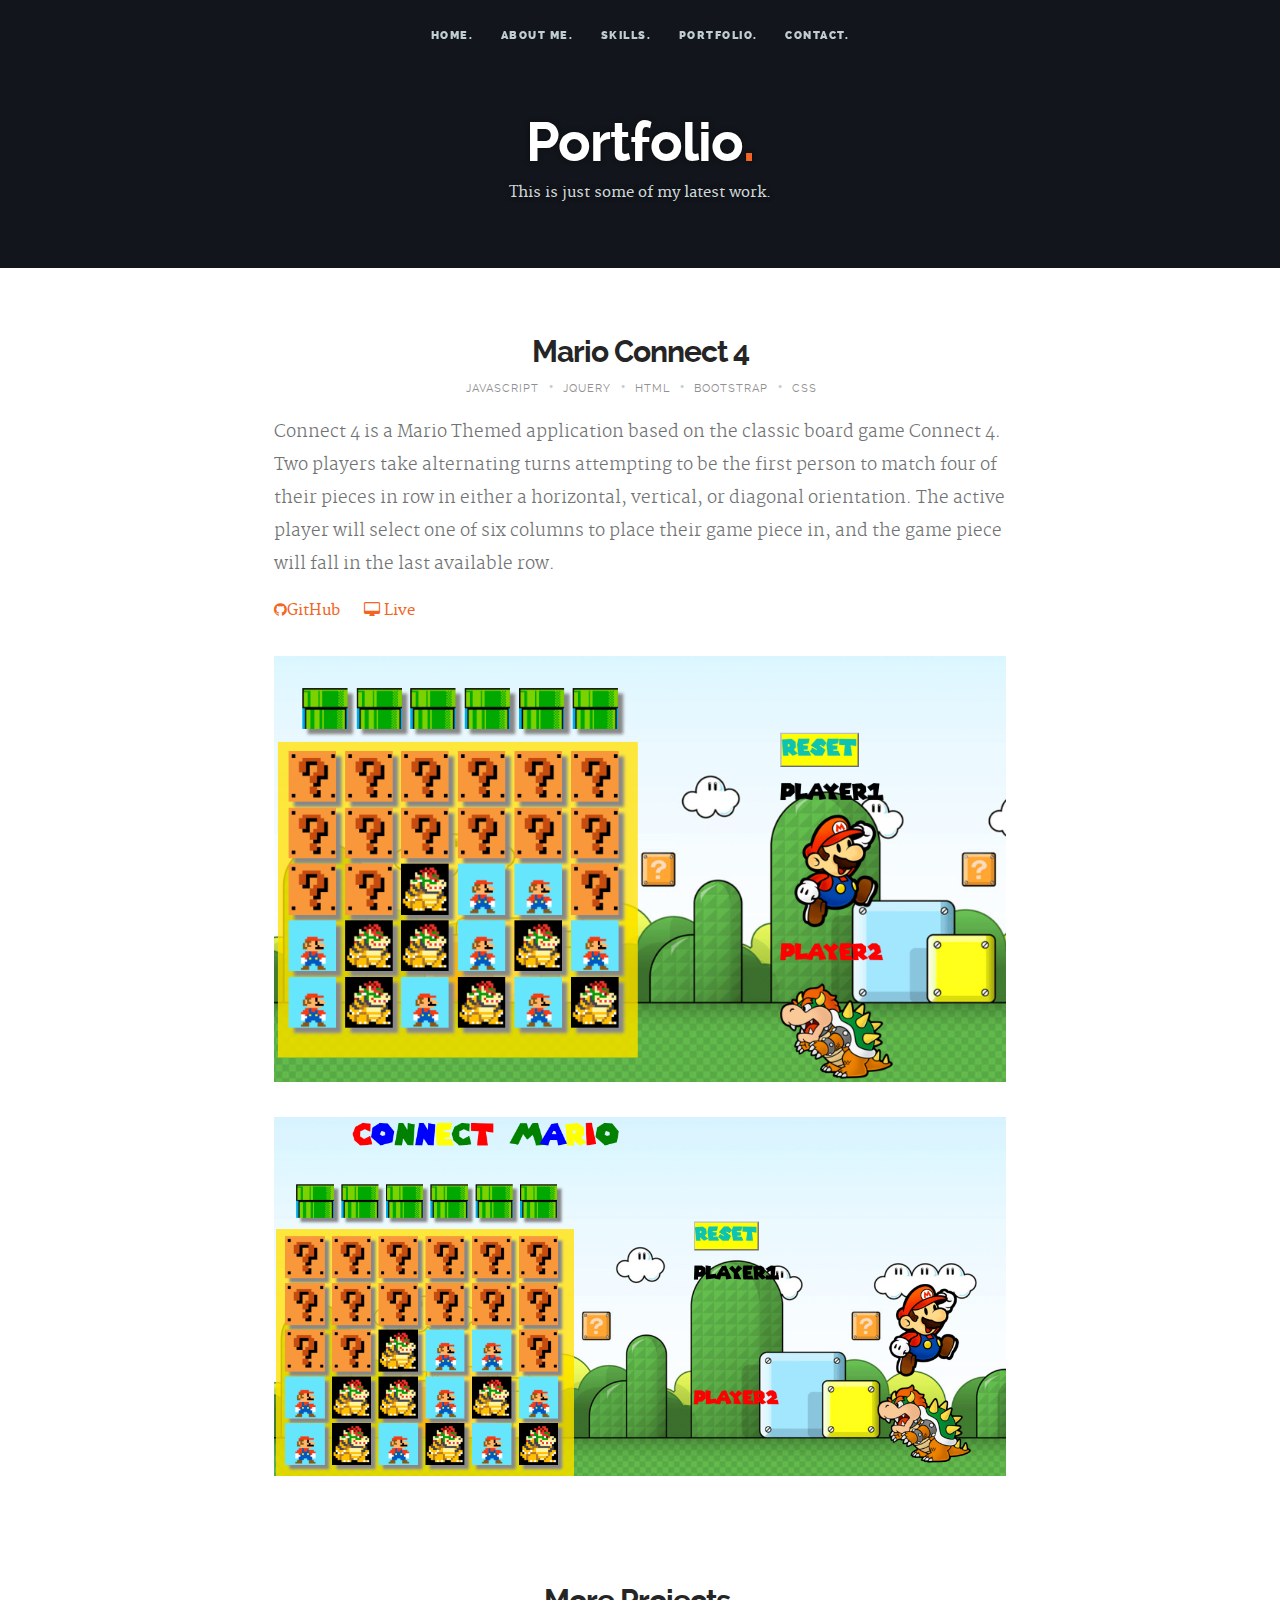
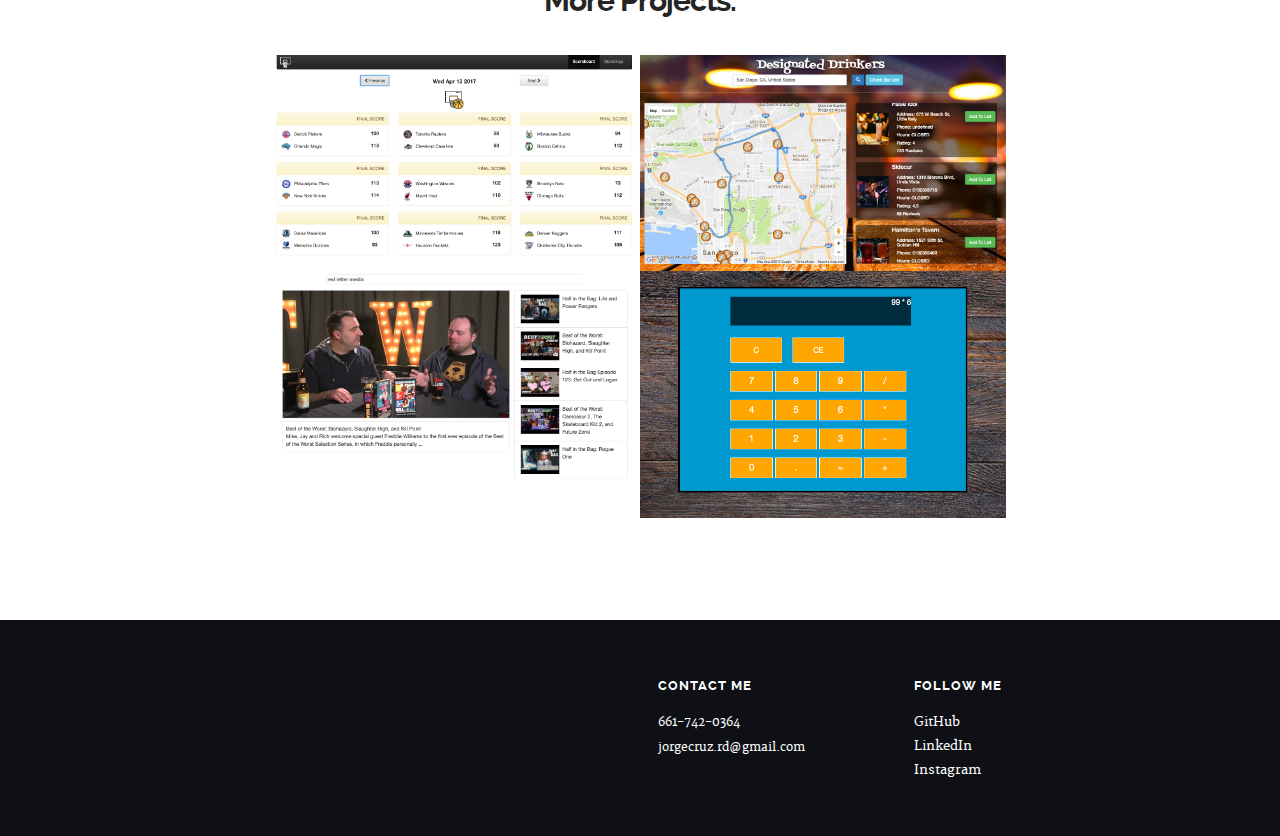
==== commit c23bce3c: "added icons to each page for github and live" ====
--- a/portfolio.html
+++ b/portfolio.html
@@ -29,6 +29,8 @@
    <!-- Favicons
 	=================================================== -->
 	<link rel="shortcut icon" href="favicon.png" >
+	<link rel="stylesheet" href="path/to/font-awesome/css/font-awesome.min.css">
+
 
 </head>
 
@@ -131,6 +133,12 @@
 						be the first person to match four of their pieces in row in either a horizontal, vertical, 
 						or diagonal orientation. The active player will select one of six columns to place their game piece in, and the game piece will fall in the last available row.
 					</p>
+					<a href="#" target="_blank" class="links">
+							<i class="fa fa-github fa-1x" aria-hidden="true"></i>GitHub
+						</a>
+						<a href="#" target="_blank" class="links">
+							<i class="fa fa-desktop" aria-hidden="true"></i> Live
+						</a>
 				</div>
 
 				<div class="entry-content-media">
--- a/css/main.css
+++ b/css/main.css
@@ -1608,7 +1608,6 @@
 	width: 75vh;
 	height: 55vh;
 };
-
 /* Team Section
 /* -------------------------------------------------------------------- */
 #about #team {
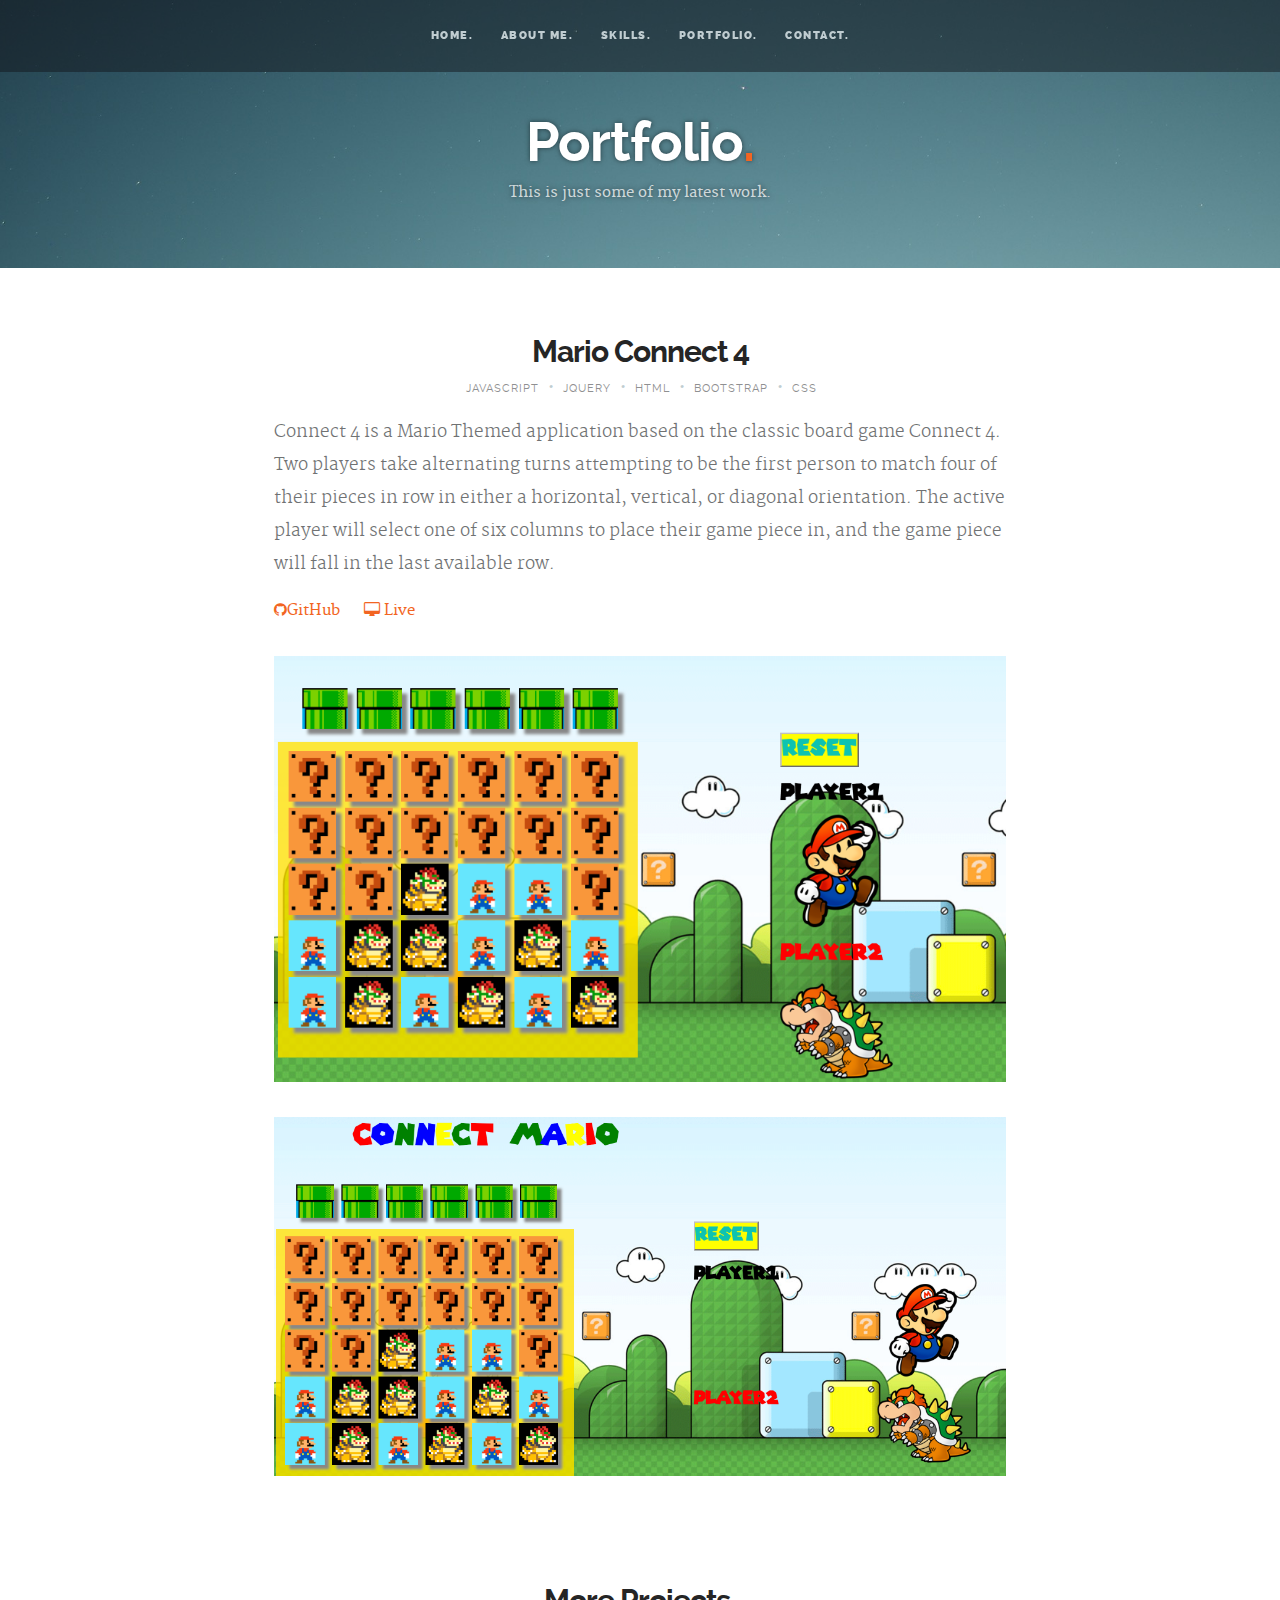
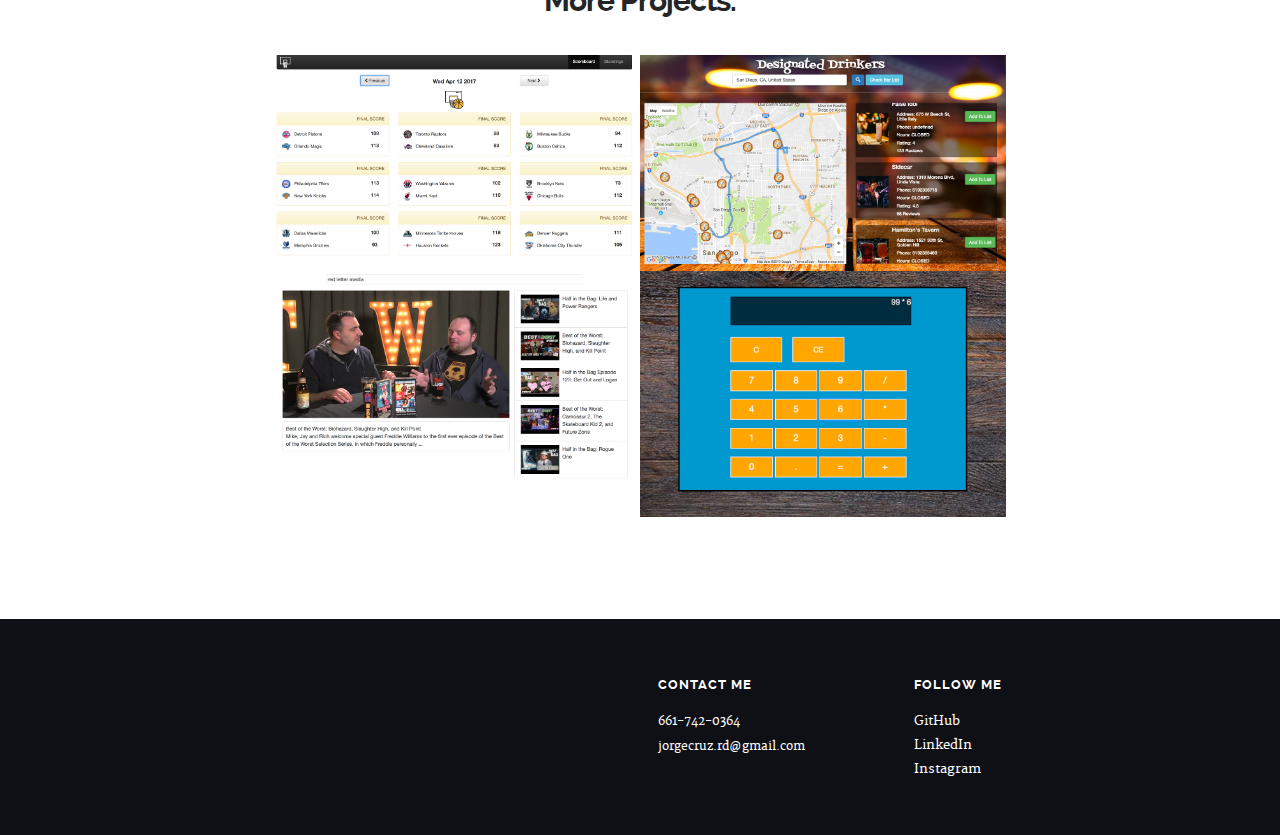
==== commit 3787ebfc: "added connect 4" ====
--- a/portfolio.html
+++ b/portfolio.html
@@ -28,8 +28,8 @@
 
    <!-- Favicons
 	=================================================== -->
-	<link rel="shortcut icon" href="favicon.png" >
-	<link rel="stylesheet" href="path/to/font-awesome/css/font-awesome.min.css">
+	<link rel="shortcut icon" href="favicon.ico" >
+	<!--<link rel="stylesheet" href="path/to/font-awesome/css/font-awesome.min.css">-->
 
 
 </head>
@@ -136,7 +136,7 @@
 					<a href="#" target="_blank" class="links">
 							<i class="fa fa-github fa-1x" aria-hidden="true"></i>GitHub
 						</a>
-						<a href="#" target="_blank" class="links">
+						<a href="http://www.jorgecruzrd.com/apps/connect/" target="_blank" class="links">
 							<i class="fa fa-desktop" aria-hidden="true"></i> Live
 						</a>
 				</div>
--- a/css/main.css
+++ b/css/main.css
@@ -1160,7 +1160,7 @@
 /* page title
 ---------------------------------------------------------------------- */
 #page-title {
-	background: #12151b url(../images/mountains.jpeg) no-repeat center center fixed;
+	background: #12151b url(../images/mountains2.jpeg) no-repeat center center fixed;
 	-webkit-background-size: cover !important;
 	-moz-background-size: cover !important;
 	background-size: cover !important;
@@ -1280,7 +1280,7 @@
 /* k. Hero Section
 /* =================================================================== */
 #hero {
-	background: #12151b url(../images/mountains.jpeg) no-repeat center center fixed;
+	background: #12151b url(../images/mountains2.jpeg) no-repeat center center fixed;
 	-webkit-background-size: cover !important;
 	-moz-background-size: cover !important;
 	background-size: cover !important;
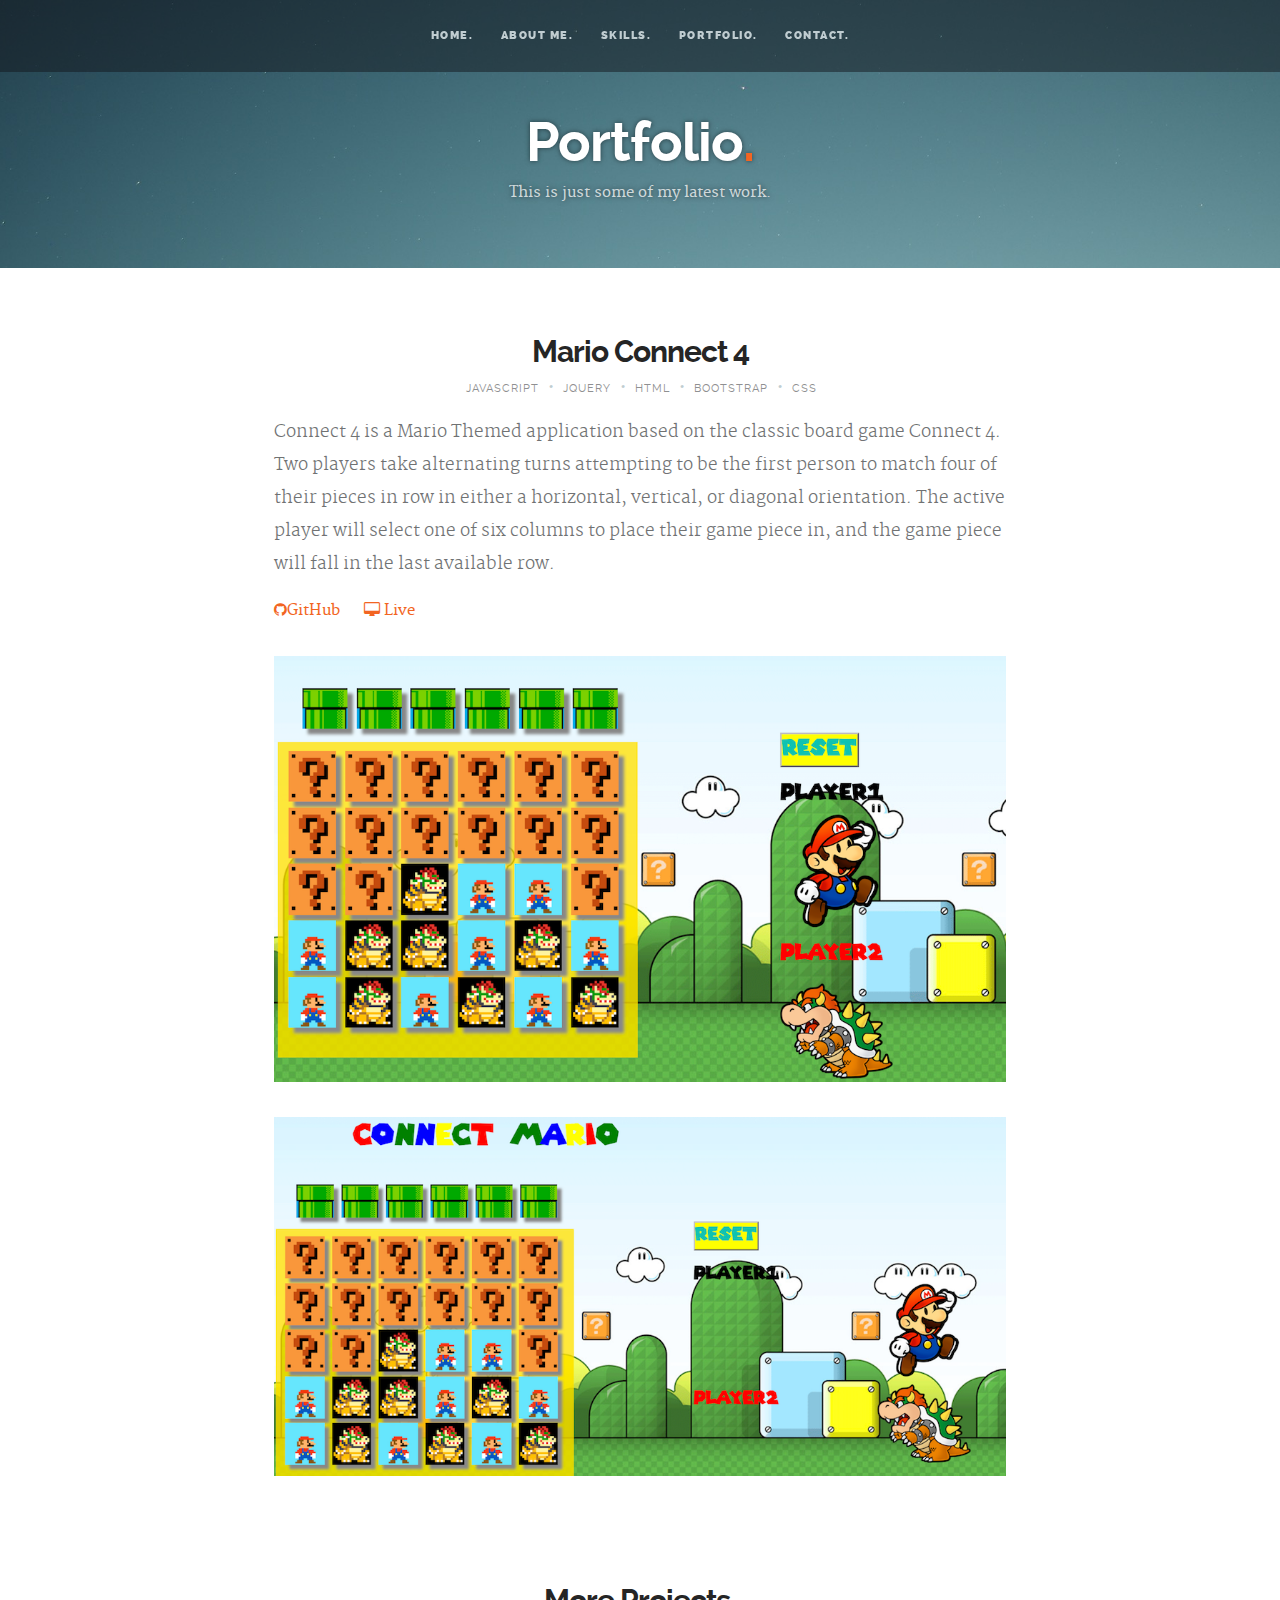
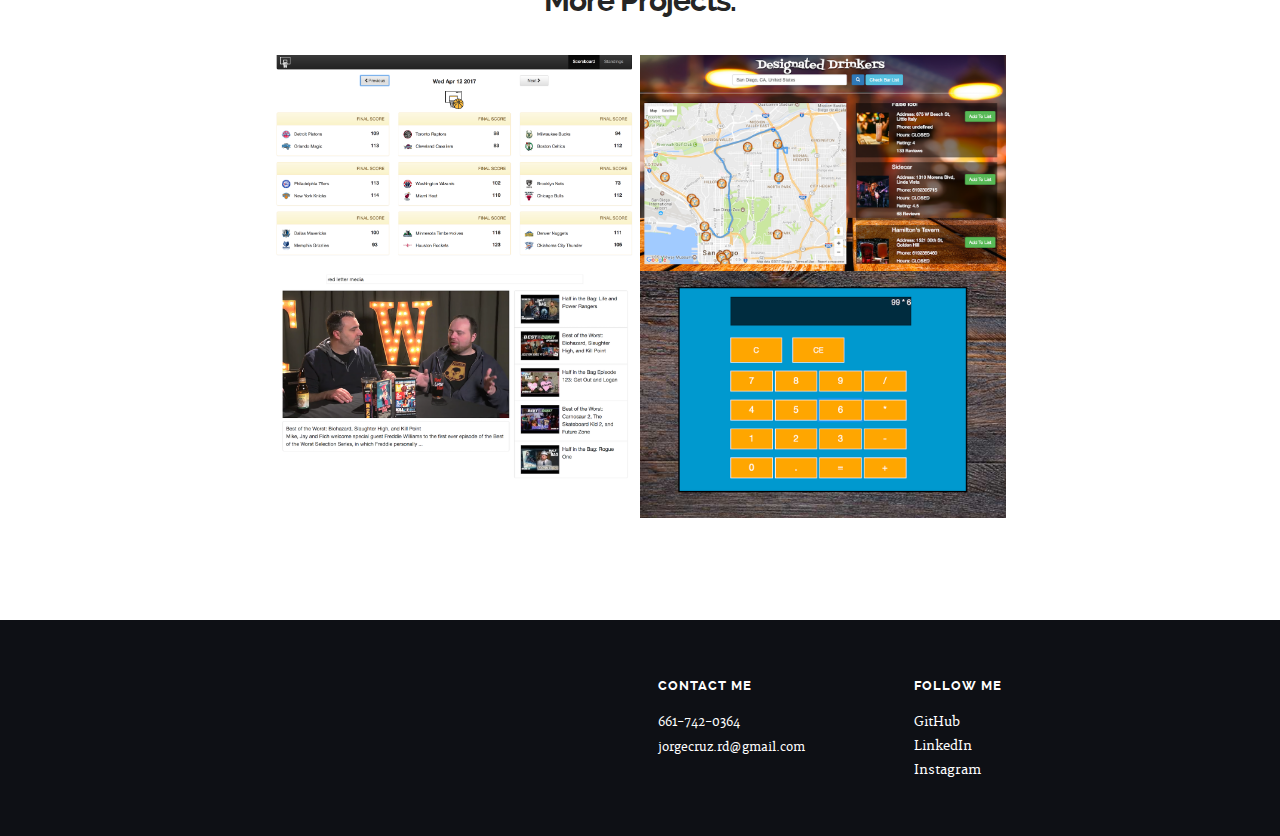
==== commit 83d81faa: "minor changes" ====
--- a/portfolio.html
+++ b/portfolio.html
@@ -186,7 +186,7 @@
                         <div class="overlay">
                         	<div class="portfolio-item-meta">
           					      <h5>Designated Drinkers</h5>
-                              <p>Web app to help users planout pub crawl</p>
+                              <p>Web app to help users planout pub crawls</p>
           					   </div>
                         </div>                       
                      </a>
--- a/css/main.css
+++ b/css/main.css
@@ -1597,6 +1597,8 @@
 }
 #about p {
 	color: #707273;
+	text-align: initial;
+	text-indent: 50px;
 }
 #about .left {
 	padding-right: 30px;
@@ -1606,7 +1608,7 @@
 }
 #profile_pic{
 	width: 75vh;
-	height: 55vh;
+	
 };
 /* Team Section
 /* -------------------------------------------------------------------- */
@@ -2011,4 +2013,6 @@
 .links {
 	margin-right: 20px; 
 }
-
+.about1{
+	text-indent: 50px;
+}
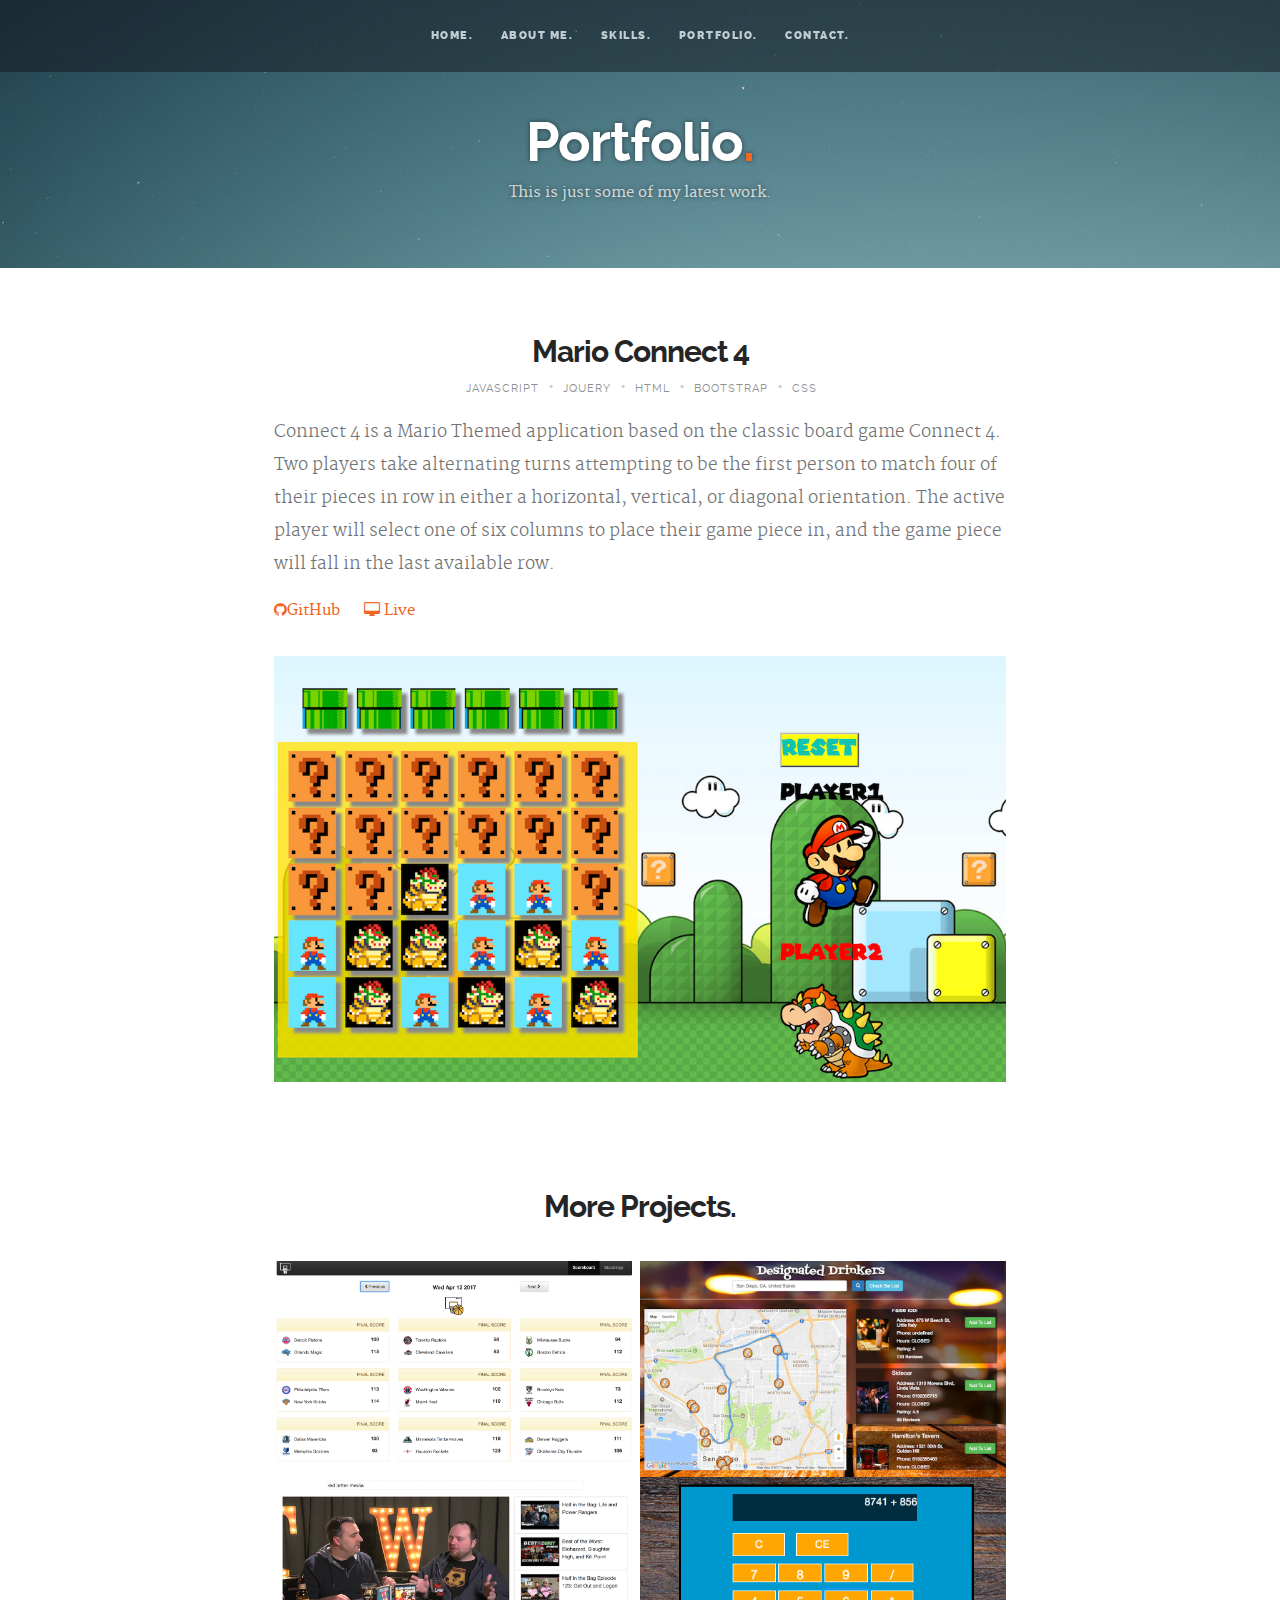
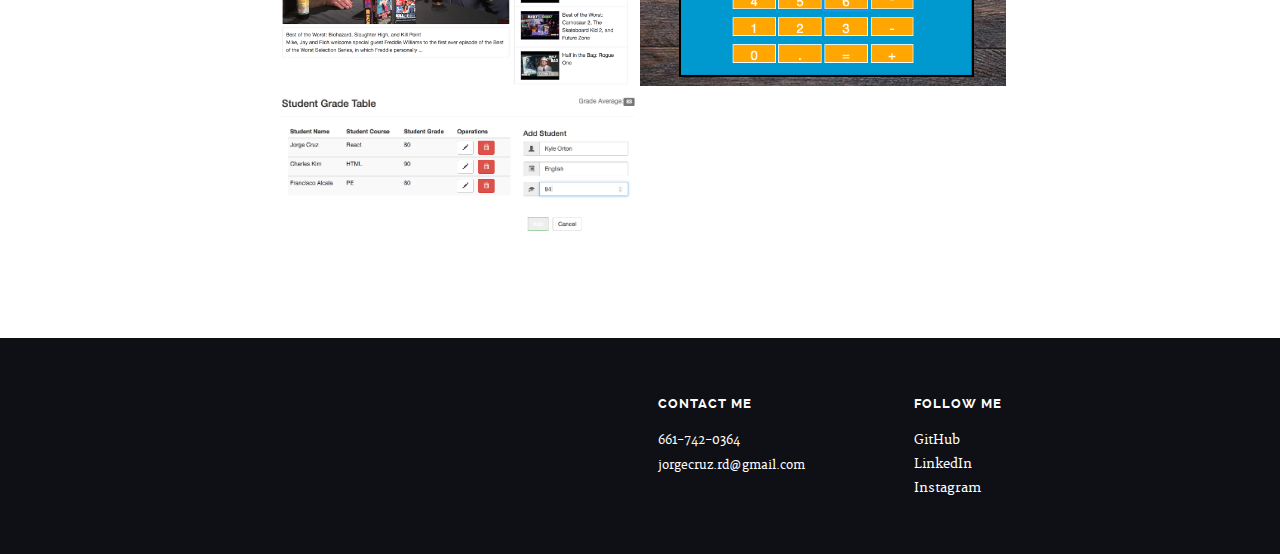
==== commit 51b836e6: "added sgt project" ====
--- a/portfolio.html
+++ b/portfolio.html
@@ -144,7 +144,6 @@
 				<div class="entry-content-media">
 					<div class="post-thumb">
 						<img src="images/project_images/connect_4_image2.png">
-						<img src="images/project_images/connect_4_image3.png">
 					</div> 
 				</div> 					 
 													   
@@ -224,7 +223,23 @@
                      </a>   
 
 	               </div>
-	         	</div> <!-- item end -->               
+				   
+	         	</div> <!-- item end --> 
+				 <div class="bgrid stack item">
+	               <div class="item-wrap">
+
+	                 <a href="sgt.html">                        
+                        <img src="images/project_images/sgt.png" alt="Student Grade Table">                       
+                        <div class="overlay">
+                        	<div class="portfolio-item-meta">
+          					      <h5>Student Grade Table</h5>
+                              <p>Created a Student Grade Table that lets users save and delete student infomation</p>
+          					   </div>
+                        </div>                        
+                     </a>    
+
+	               </div>
+	         	</div>               
 
 	         </div> <!-- /portfolio-wrapper -->
 
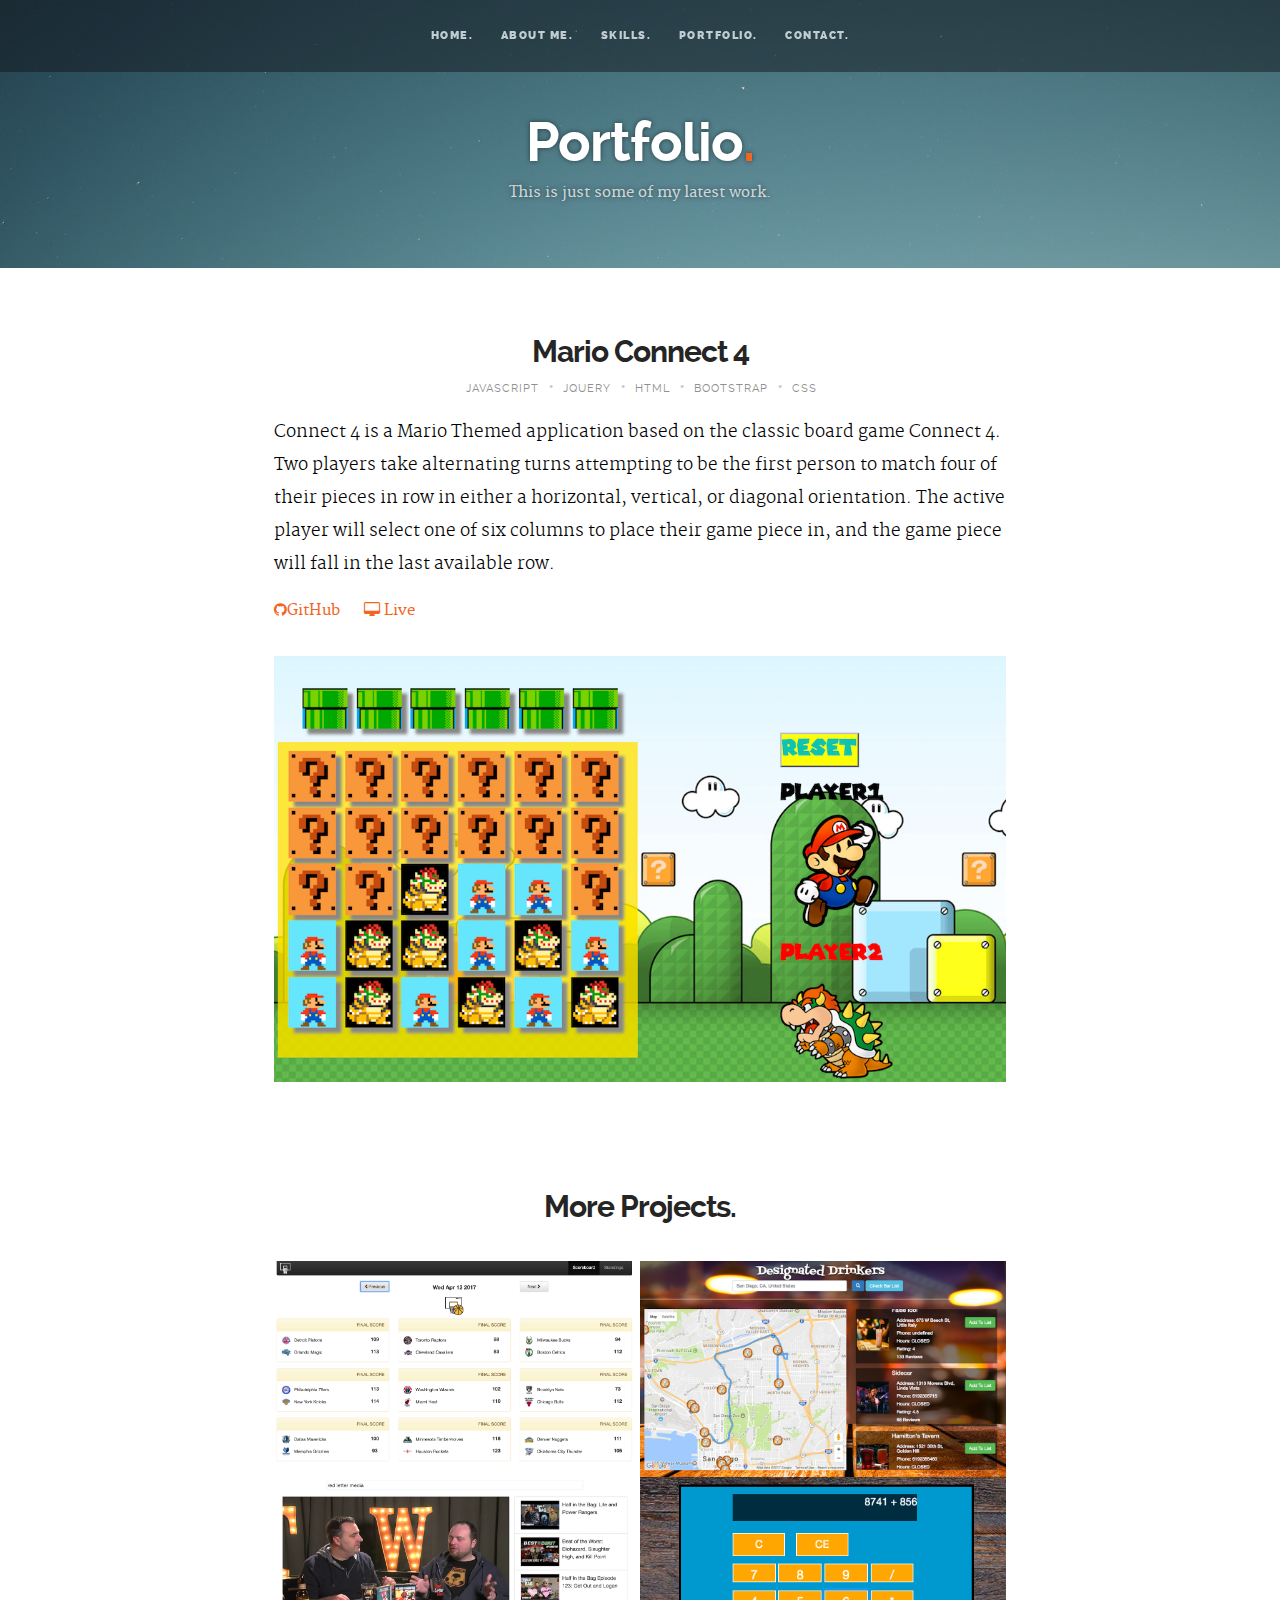
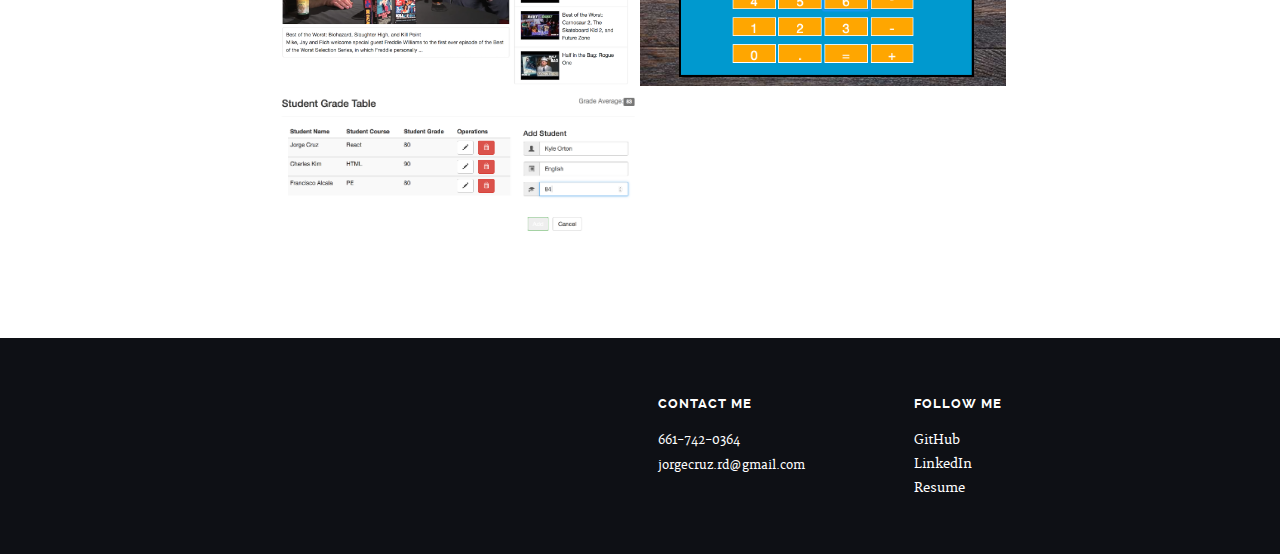
==== commit fe191ac3: "fixed res" ====
--- a/portfolio.html
+++ b/portfolio.html
@@ -133,7 +133,7 @@
 						be the first person to match four of their pieces in row in either a horizontal, vertical, 
 						or diagonal orientation. The active player will select one of six columns to place their game piece in, and the game piece will fall in the last available row.
 					</p>
-					<a href="#" target="_blank" class="links">
+					<a href="https://github.com/RobzDoom/Connect-4" target="_blank" class="links">
 							<i class="fa fa-github fa-1x" aria-hidden="true"></i>GitHub
 						</a>
 						<a href="http://www.jorgecruzrd.com/apps/connect/" target="_blank" class="links">
@@ -279,7 +279,8 @@
                   <ul>
                      <li><a href="https://github.com/RobzDoom">GitHub</a></li>
                      <li><a href="https://www.linkedin.com/in/jorge-cruz-a66221116/">LinkedIn</a></li>
-                     <li><a href="https://www.instagram.com/robzdoom/?hl=en">Instagram</a></li>
+                     <li><a href="images/project_images/resumerec.pdf" target="_blank" class="links">Resume</a></li>
+
                   </ul>
                   
                </div>  
--- a/css/base.css
+++ b/css/base.css
@@ -545,7 +545,7 @@
 		width: 33.33333%;
 	}
 	.mob-bgrid-half .bgrid {
-		width: 50%;
+		width: 100%;
 	}
 	.mob-bgrid-whole .bgrid {
 		width: 100%;
--- a/css/main.css
+++ b/css/main.css
@@ -114,7 +114,7 @@
 }
 p.lead {
 	font: 17px/33px "merriweather-light", serif;
-	color: #707273;
+	color: black;
 }
 em {
 	font: 15px/30px "merriweather-italic", serif;
@@ -1516,7 +1516,7 @@
 }
 .item .item-wrap .portfolio-item-meta p {
 	font: 14px/18px "raleway-semibold", sans-serif;
-	color: #fbcab3;
+	color: black;
 	margin: 0;
 }
 
@@ -1540,7 +1540,6 @@
 	-ms-transform: scale(1.2);
 	transform: scale(1.2);
 }
-
 /* 
 /*  m. Services Section
 /* =================================================================== */
@@ -1575,6 +1574,9 @@
 	position: relative;
 	top: -6px;
 }
+.icon-part{
+	size: 65px;
+}
 
 
 /* 
@@ -1596,9 +1598,8 @@
 	margin-bottom: 0;
 }
 #about p {
-	color: #707273;
+	color: black;
 	text-align: initial;
-	text-indent: 50px;
 }
 #about .left {
 	padding-right: 30px;
@@ -1610,6 +1611,9 @@
 	width: 75vh;
 	
 };
+#aboutMe{
+	text-indent: 50px;
+}
 /* Team Section
 /* -------------------------------------------------------------------- */
 #about #team {
@@ -2006,6 +2010,9 @@
 .more-projects .portfolio-wrapper {
 	text-align: left;
 }
+#project1{
+	color: white
+}
 
 /* Some of my customs
 /* ------------------------------------------------------------------- */
